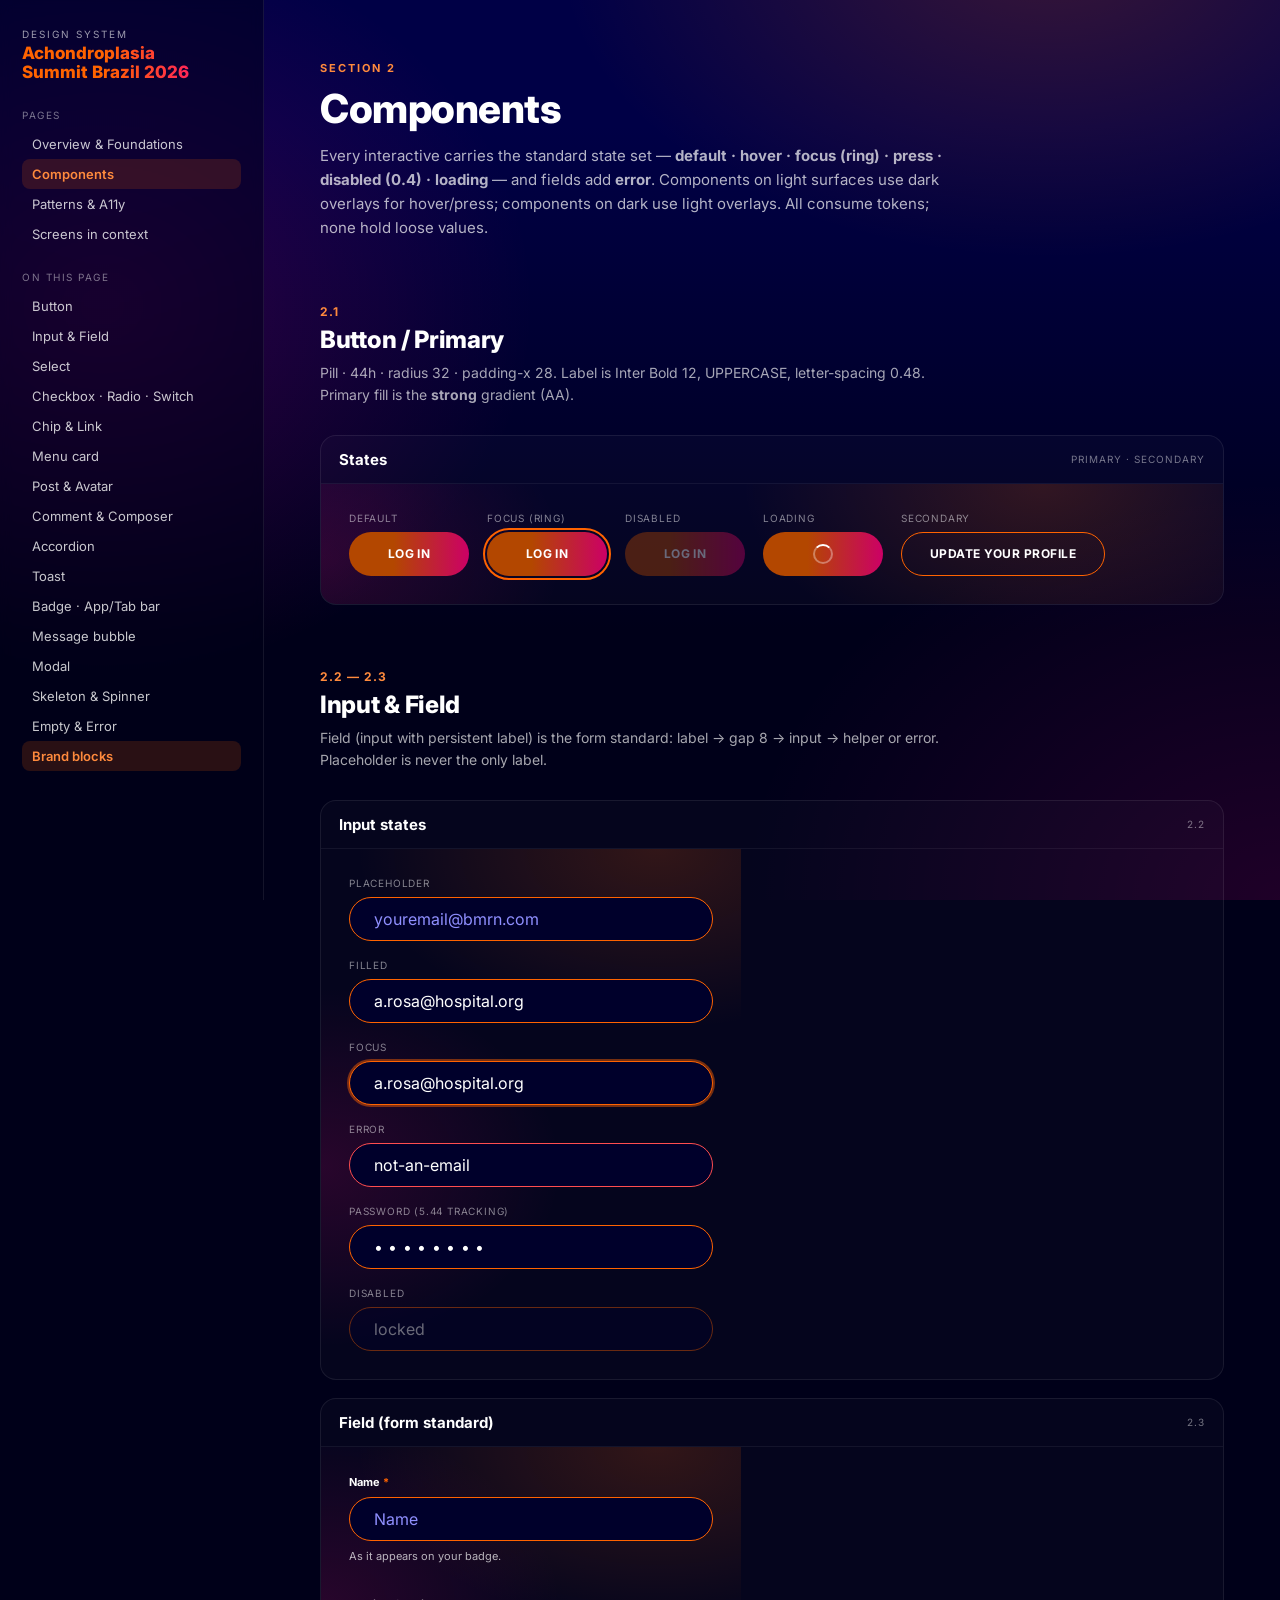
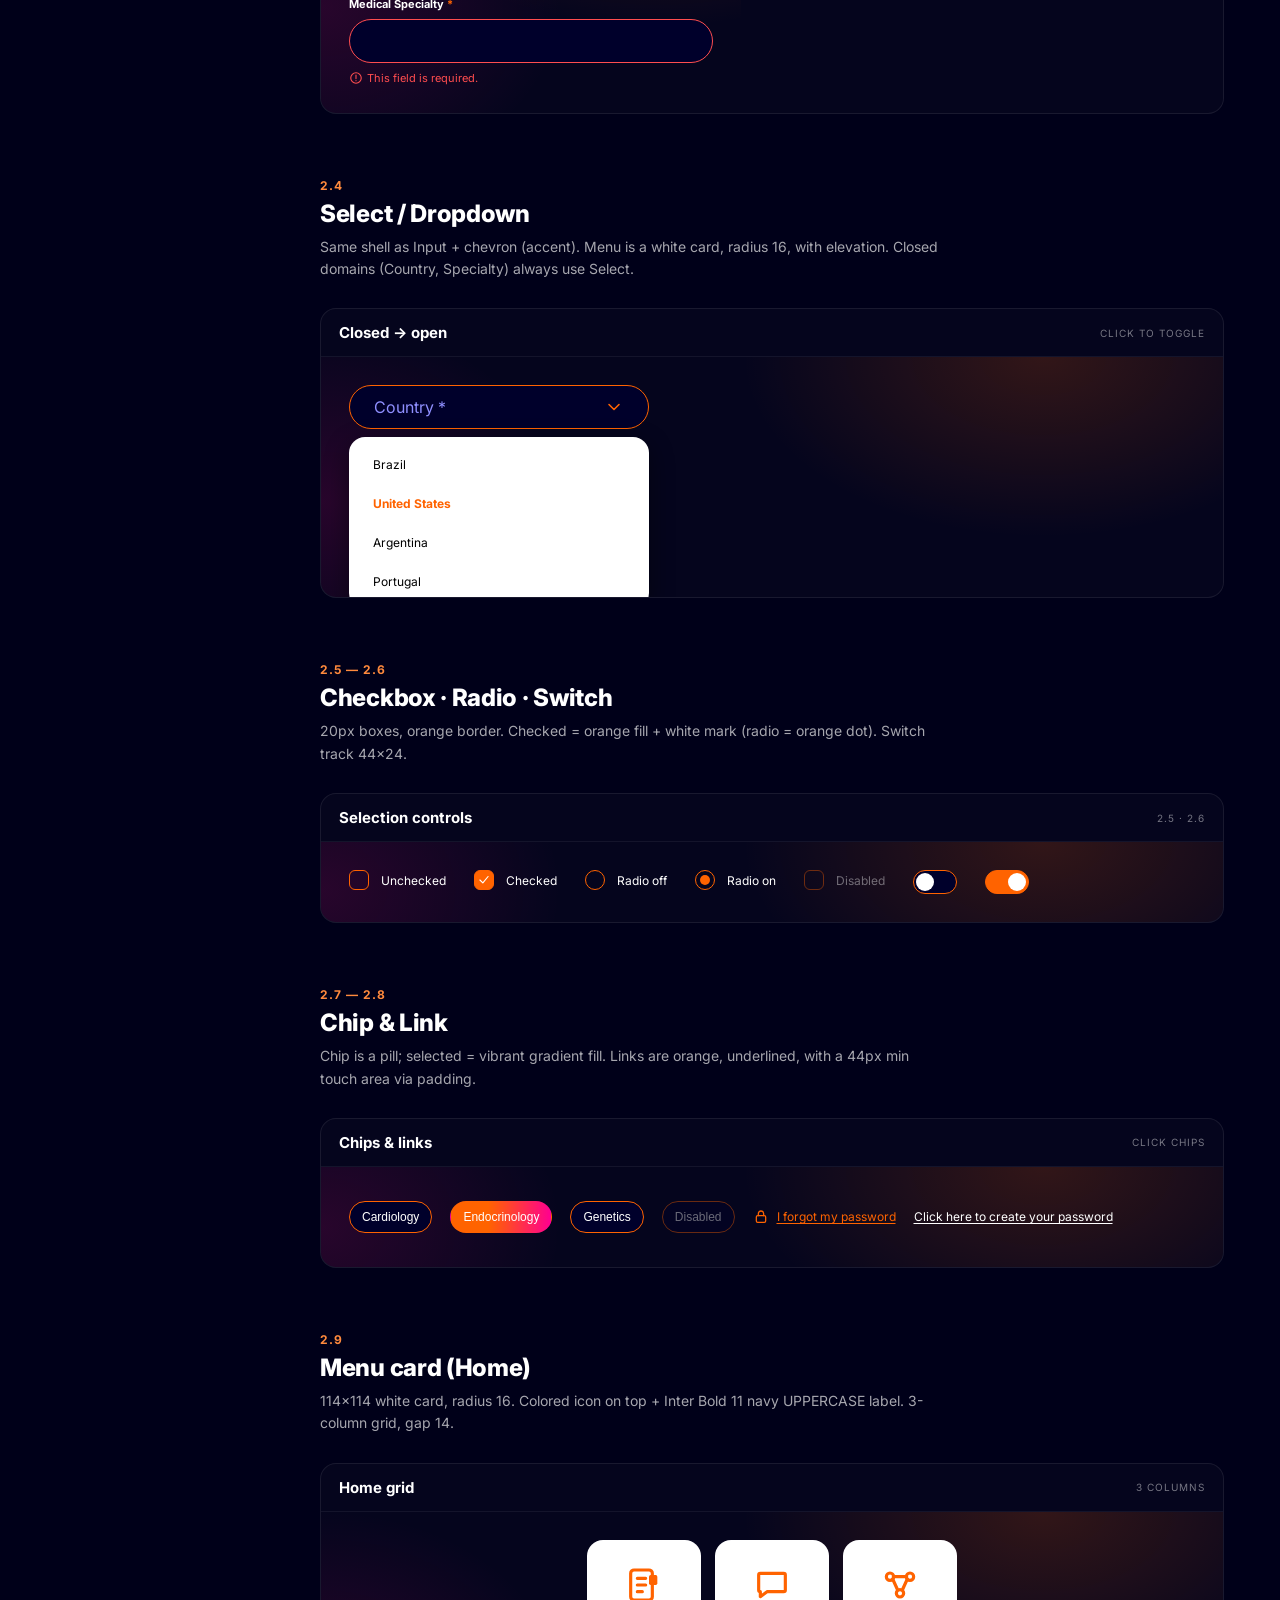
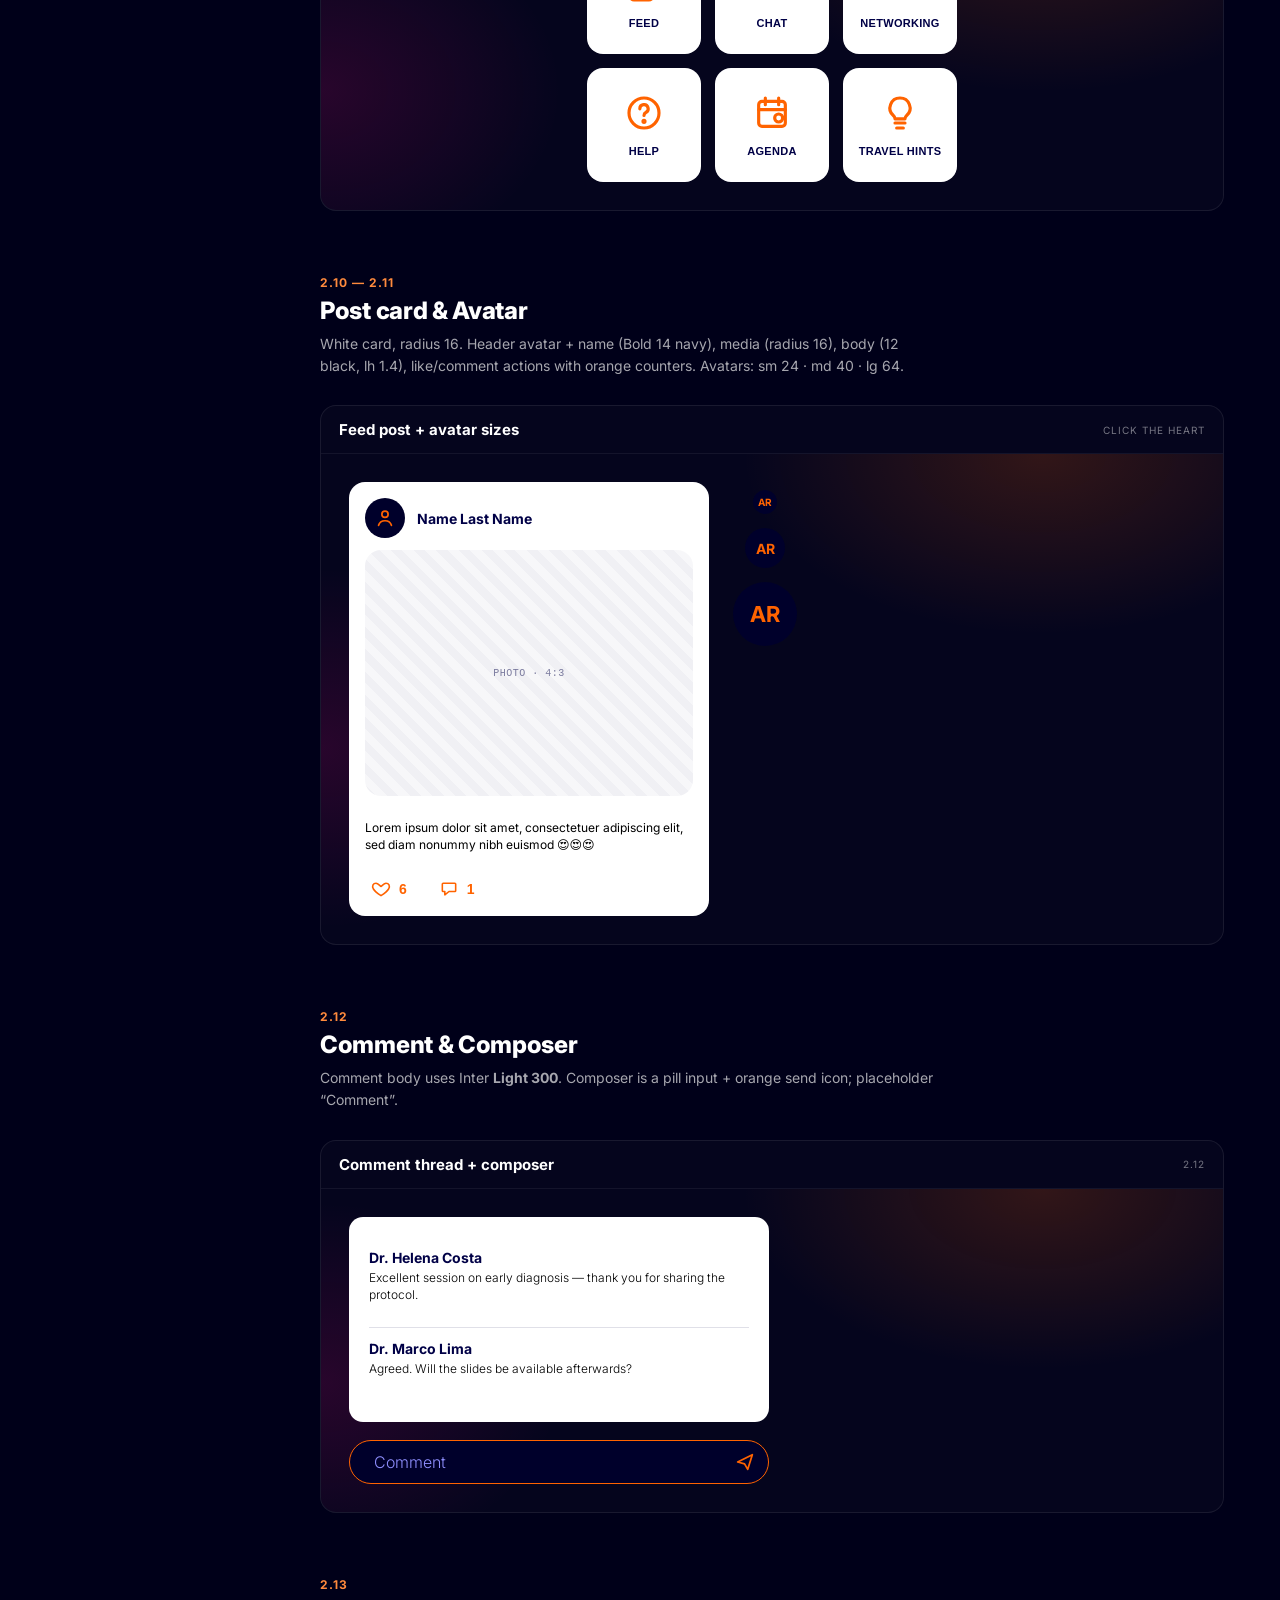
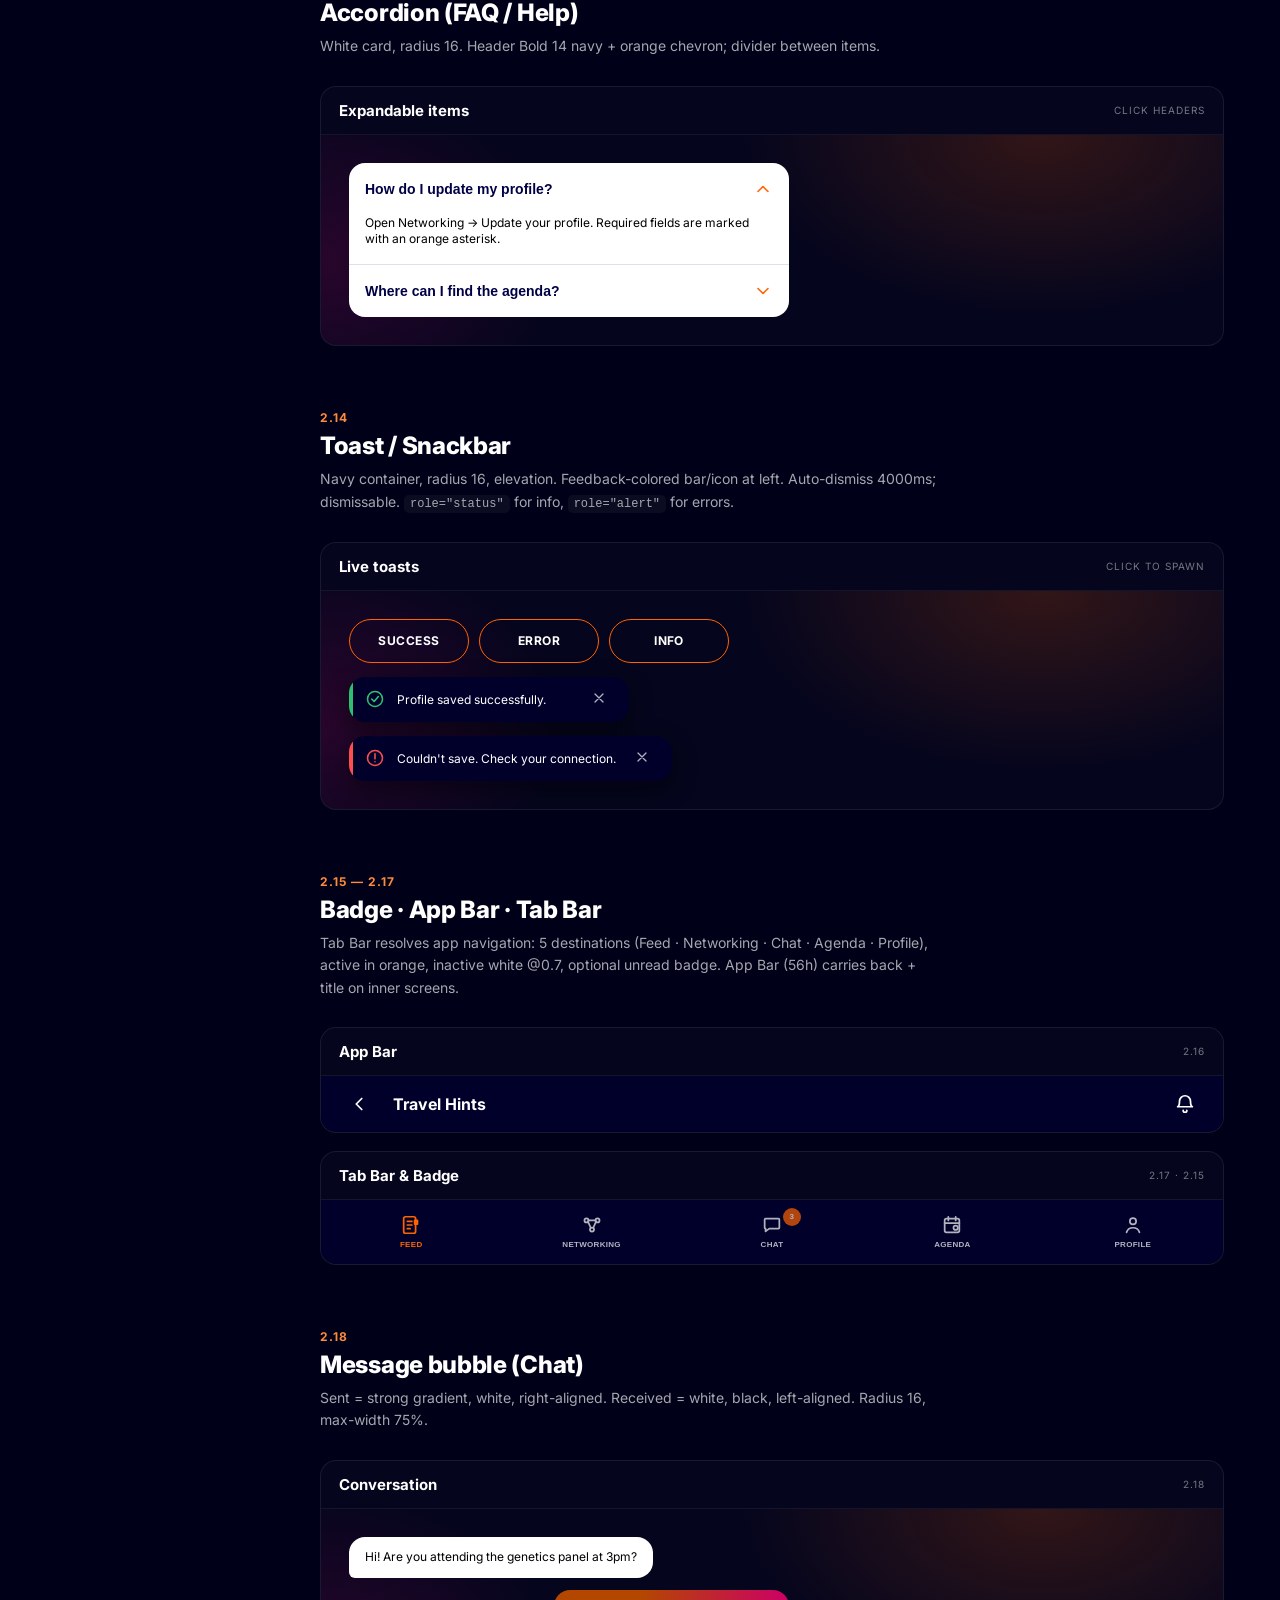
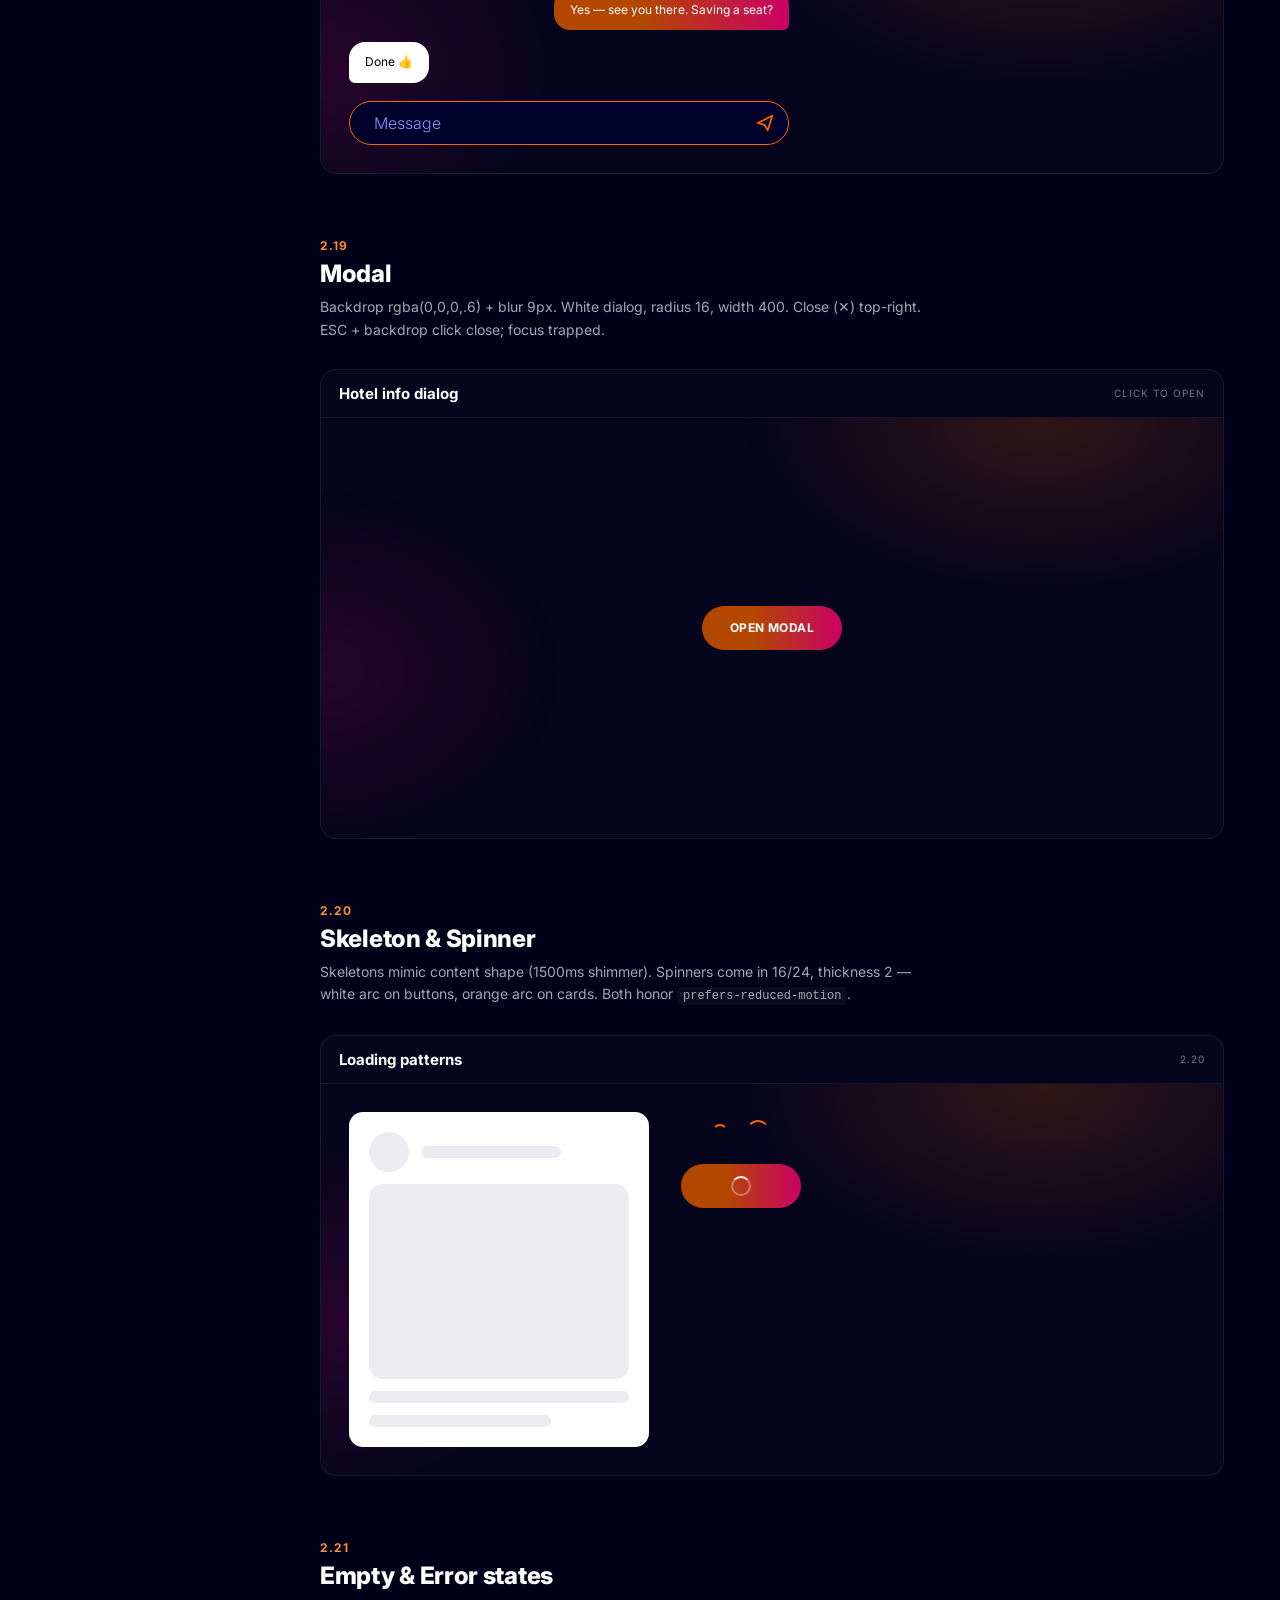
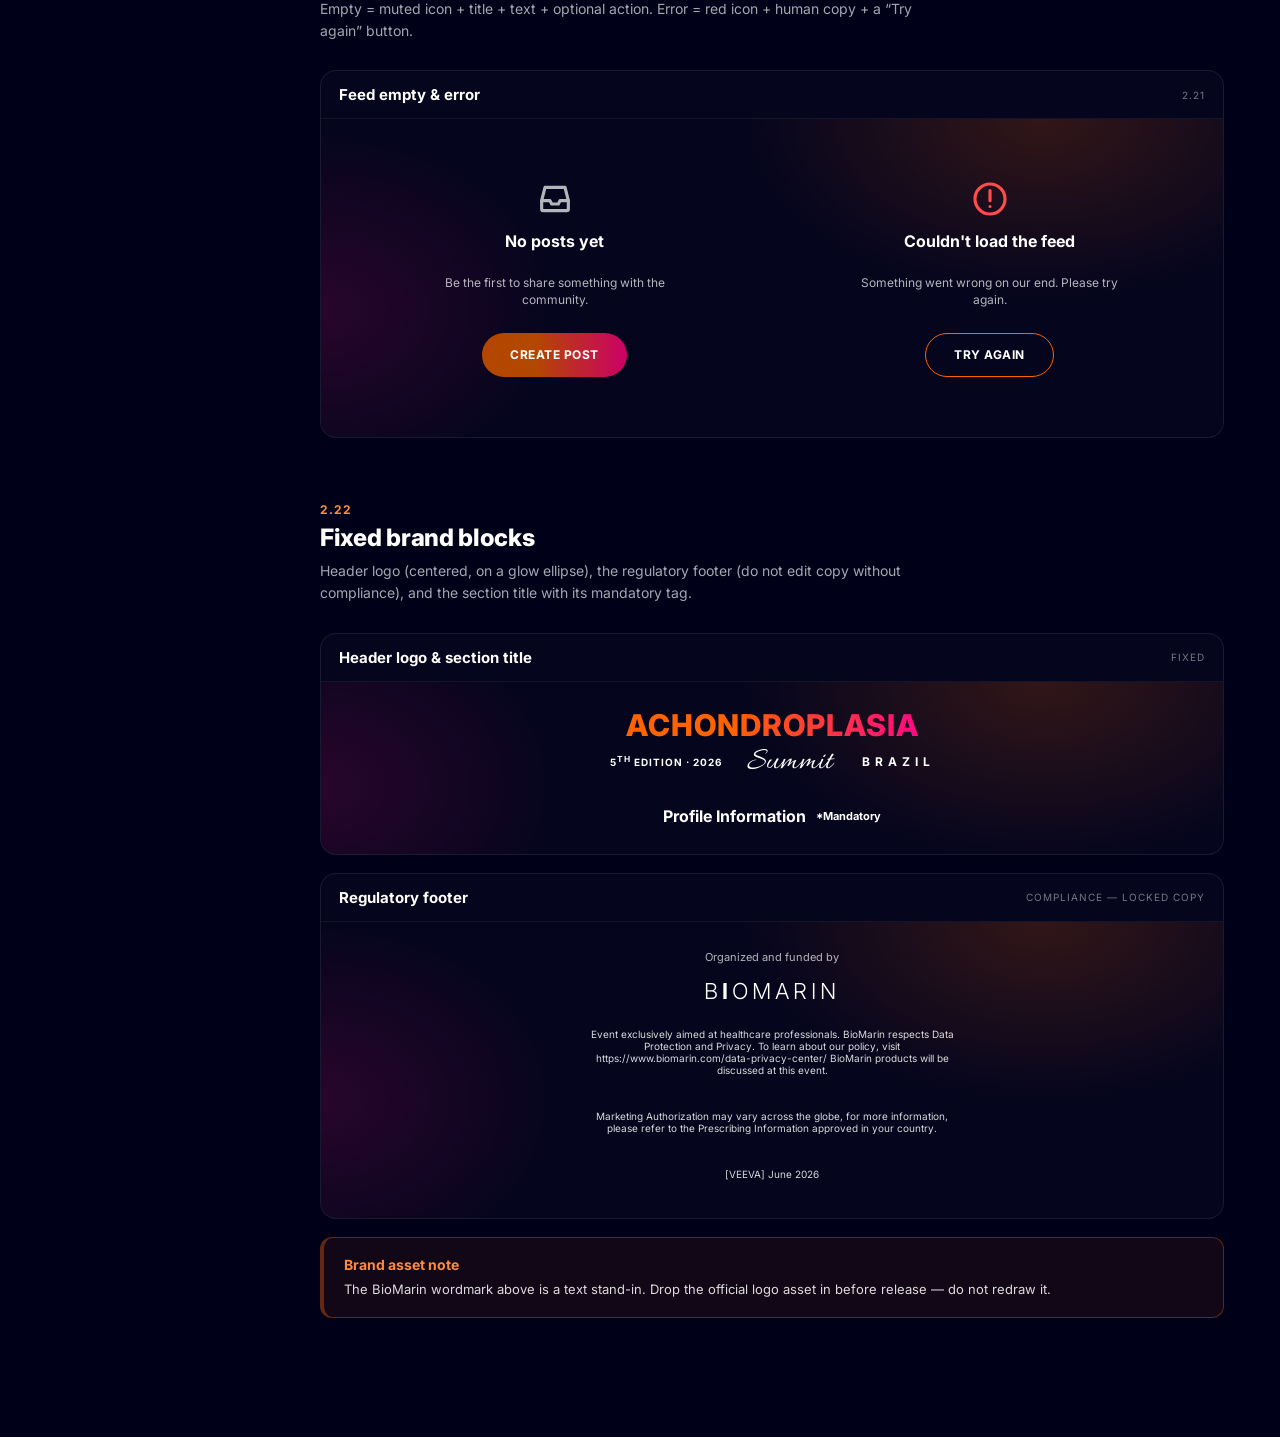
==== Components.html @ 287cd2a1 "Initial commit: Design System WEBAPP Co-Authored-By: Claude Opus 4.8 <noreply@anthropic.com>" ====
<!DOCTYPE html>
<html lang="en">
<head>
<meta charset="UTF-8">
<meta name="viewport" content="width=device-width, initial-scale=1.0">
<title>Components — Achondroplasia Summit Brazil 2026</title>
<link rel="preconnect" href="https://fonts.googleapis.com">
<link rel="preconnect" href="https://fonts.gstatic.com" crossorigin>
<link href="https://fonts.googleapis.com/css2?family=Inter:wght@300;400;500;600;700;800&family=Allura&display=swap" rel="stylesheet">
<link rel="stylesheet" href="styles/tokens.css">
<link rel="stylesheet" href="styles/components.css">
<link rel="stylesheet" href="styles/docs.css">
</head>
<body class="asb">
<div class="doc-bg"></div>
<div class="layout">
  <main class="main">
    <div class="page">

      <header class="page-head">
        <span class="page-head__eyebrow">Section 2</span>
        <h1>Components</h1>
        <p>Every interactive carries the standard state set — <b>default · hover · focus (ring) · press · disabled (0.4) · loading</b> — and fields add <b>error</b>. Components on light surfaces use dark overlays for hover/press; components on dark use light overlays. All consume tokens; none hold loose values.</p>
      </header>

      <!-- 2.1 BUTTON -->
      <section class="sec" id="button">
        <div class="sec__num">2.1</div>
        <h2 class="sec__title">Button / Primary</h2>
        <p class="sec__desc">Pill · 44h · radius 32 · padding-x 28. Label is Inter Bold 12, UPPERCASE, letter-spacing 0.48. Primary fill is the <b>strong</b> gradient (AA).</p>
        <div class="demo">
          <div class="demo__caption"><h3>States</h3><span class="tag">primary · secondary</span></div>
          <div class="demo__stage demo__stage--dna">
            <div class="state-cell"><span class="state-label">Default</span><button class="btn btn--primary"><span class="btn__label">LOG IN</span></button></div>
            <div class="state-cell"><span class="state-label">Focus (ring)</span><button class="btn btn--primary" style="outline:2px solid var(--orange-500);outline-offset:2px;"><span class="btn__label">LOG IN</span></button></div>
            <div class="state-cell"><span class="state-label">Disabled</span><button class="btn btn--primary" disabled><span class="btn__label">LOG IN</span></button></div>
            <div class="state-cell"><span class="state-label">Loading</span><button class="btn btn--primary" data-loading="true"><span class="btn__label">LOG IN</span></button></div>
            <div class="state-cell"><span class="state-label">Secondary</span><button class="btn btn--secondary"><span class="btn__label">UPDATE YOUR PROFILE</span></button></div>
          </div>
        </div>
      </section>

      <!-- 2.2 / 2.3 INPUT + FIELD -->
      <section class="sec" id="field">
        <div class="sec__num">2.2 — 2.3</div>
        <h2 class="sec__title">Input &amp; Field</h2>
        <p class="sec__desc">Field (input with persistent label) is the form standard: label → gap 8 → input → helper or error. Placeholder is never the only label.</p>
        <div class="demo">
          <div class="demo__caption"><h3>Input states</h3><span class="tag">2.2</span></div>
          <div class="demo__stage demo__stage--col demo__stage--dna" style="max-width:420px;">
            <div class="state-cell" style="width:100%"><span class="state-label">Placeholder</span><input class="input" placeholder="youremail@bmrn.com"></div>
            <div class="state-cell" style="width:100%"><span class="state-label">Filled</span><input class="input" value="a.rosa@hospital.org"></div>
            <div class="state-cell" style="width:100%"><span class="state-label">Focus</span><input class="input" value="a.rosa@hospital.org" style="box-shadow:0 0 0 2px rgba(255,99,0,.45)"></div>
            <div class="state-cell" style="width:100%"><span class="state-label">Error</span><input class="input is-error" value="not-an-email" aria-invalid="true"></div>
            <div class="state-cell" style="width:100%"><span class="state-label">Password (5.44 tracking)</span><input class="input input--password" type="password" value="password"></div>
            <div class="state-cell" style="width:100%"><span class="state-label">Disabled</span><input class="input" value="locked" disabled></div>
          </div>
        </div>
        <div class="demo" style="margin-top:18px;">
          <div class="demo__caption"><h3>Field (form standard)</h3><span class="tag">2.3</span></div>
          <div class="demo__stage demo__stage--col demo__stage--dna" style="max-width:420px;">
            <div class="field">
              <label class="field__label" for="f-name">Name <span class="req">*</span></label>
              <input class="input" id="f-name" aria-required="true" placeholder="Name">
              <span class="field__helper">As it appears on your badge.</span>
            </div>
            <div class="field">
              <label class="field__label" for="f-spec">Medical Specialty <span class="req">*</span></label>
              <input class="input is-error" id="f-spec" aria-required="true" aria-invalid="true" aria-describedby="f-spec-err" value="">
              <span class="field__error" id="f-spec-err"><svg width="14" height="14"><use href="#i-error"/></svg> This field is required.</span>
            </div>
          </div>
        </div>
      </section>

      <!-- 2.4 SELECT -->
      <section class="sec" id="select">
        <div class="sec__num">2.4</div>
        <h2 class="sec__title">Select / Dropdown</h2>
        <p class="sec__desc">Same shell as Input + chevron (accent). Menu is a white card, radius 16, with elevation. Closed domains (Country, Specialty) always use Select.</p>
        <div class="demo">
          <div class="demo__caption"><h3>Closed → open</h3><span class="tag">click to toggle</span></div>
          <div class="demo__stage demo__stage--dna" style="min-height:240px;align-items:flex-start;">
            <div class="select" aria-expanded="false" role="listbox" aria-label="Country" style="width:300px;">
              <div class="select__control" data-empty="true"><span>Country *</span><svg class="select__chevron" width="20" height="20"><use href="#i-chevron-down"/></svg></div>
              <div class="select__menu">
                <div class="select__option" role="option">Brazil</div>
                <div class="select__option" role="option" aria-selected="true">United States</div>
                <div class="select__option" role="option">Argentina</div>
                <div class="select__option" role="option">Portugal</div>
              </div>
            </div>
          </div>
        </div>
      </section>

      <!-- 2.5 / 2.6 CHOICE + SWITCH -->
      <section class="sec" id="choice">
        <div class="sec__num">2.5 — 2.6</div>
        <h2 class="sec__title">Checkbox · Radio · Switch</h2>
        <p class="sec__desc">20px boxes, orange border. Checked = orange fill + white mark (radio = orange dot). Switch track 44×24.</p>
        <div class="demo">
          <div class="demo__caption"><h3>Selection controls</h3><span class="tag">2.5 · 2.6</span></div>
          <div class="demo__stage demo__stage--dna" style="gap:28px;">
            <label class="choice choice--checkbox"><input type="checkbox"><span class="choice__box"><svg width="14" height="14" style="color:#fff"><use href="#i-check"/></svg></span><span class="choice__label">Unchecked</span></label>
            <label class="choice choice--checkbox"><input type="checkbox" checked><span class="choice__box"><svg width="14" height="14" style="color:#fff"><use href="#i-check"/></svg></span><span class="choice__label">Checked</span></label>
            <label class="choice choice--radio"><input type="radio" name="r"><span class="choice__box"></span><span class="choice__label">Radio off</span></label>
            <label class="choice choice--radio"><input type="radio" name="r" checked><span class="choice__box"></span><span class="choice__label">Radio on</span></label>
            <label class="choice choice--checkbox" aria-disabled="true"><input type="checkbox" disabled><span class="choice__box"></span><span class="choice__label">Disabled</span></label>
            <label class="switch"><input type="checkbox"><span class="switch__track"></span><span class="switch__knob"></span></label>
            <label class="switch"><input type="checkbox" checked><span class="switch__track"></span><span class="switch__knob"></span></label>
          </div>
        </div>
      </section>

      <!-- 2.7 / 2.8 CHIP + LINK -->
      <section class="sec" id="chip">
        <div class="sec__num">2.7 — 2.8</div>
        <h2 class="sec__title">Chip &amp; Link</h2>
        <p class="sec__desc">Chip is a pill; selected = vibrant gradient fill. Links are orange, underlined, with a 44px min touch area via padding.</p>
        <div class="demo">
          <div class="demo__caption"><h3>Chips &amp; links</h3><span class="tag">click chips</span></div>
          <div class="demo__stage demo__stage--dna" style="align-items:center;">
            <button class="chip" data-toggle="true">Cardiology</button>
            <button class="chip chip--selected" data-toggle="true">Endocrinology</button>
            <button class="chip" data-toggle="true">Genetics</button>
            <button class="chip" aria-disabled="true">Disabled</button>
            <a class="link" href="#choice"><svg width="16" height="16"><use href="#i-lock"/></svg> I forgot my password</a>
            <a class="link link--secondary" href="#choice">Click here to create your password</a>
          </div>
        </div>
      </section>

      <!-- 2.9 MENU CARD -->
      <section class="sec" id="menu-card">
        <div class="sec__num">2.9</div>
        <h2 class="sec__title">Menu card (Home)</h2>
        <p class="sec__desc">114×114 white card, radius 16. Colored icon on top + Inter Bold 11 navy UPPERCASE label. 3-column grid, gap 14.</p>
        <div class="demo">
          <div class="demo__caption"><h3>Home grid</h3><span class="tag">3 columns</span></div>
          <div class="demo__stage demo__stage--dna" style="justify-content:center;">
            <div class="menu-grid">
              <button class="menu-card"><svg class="menu-card__icon"><use href="#i-feed"/></svg><span class="menu-card__label">Feed</span></button>
              <button class="menu-card"><svg class="menu-card__icon"><use href="#i-chat"/></svg><span class="menu-card__label">Chat</span></button>
              <button class="menu-card"><svg class="menu-card__icon"><use href="#i-networking"/></svg><span class="menu-card__label">Networking</span></button>
              <button class="menu-card"><svg class="menu-card__icon"><use href="#i-help"/></svg><span class="menu-card__label">Help</span></button>
              <button class="menu-card"><svg class="menu-card__icon"><use href="#i-agenda"/></svg><span class="menu-card__label">Agenda</span></button>
              <button class="menu-card"><svg class="menu-card__icon"><use href="#i-travel"/></svg><span class="menu-card__label">Travel Hints</span></button>
            </div>
          </div>
        </div>
      </section>

      <!-- 2.10 / 2.11 POST + AVATAR -->
      <section class="sec" id="post">
        <div class="sec__num">2.10 — 2.11</div>
        <h2 class="sec__title">Post card &amp; Avatar</h2>
        <p class="sec__desc">White card, radius 16. Header avatar + name (Bold 14 navy), media (radius 16), body (12 black, lh 1.4), like/comment actions with orange counters. Avatars: sm 24 · md 40 · lg 64.</p>
        <div class="demo">
          <div class="demo__caption"><h3>Feed post + avatar sizes</h3><span class="tag">click the heart</span></div>
          <div class="demo__stage demo__stage--dna" style="gap:24px;align-items:flex-start;">
            <article class="post" style="max-width:360px;">
              <div class="post__head"><span class="avatar avatar--md" style="color:var(--accent-default)"><svg width="22" height="22"><use href="#i-user"/></svg></span><span class="post__name">Name Last Name</span></div>
              <div class="post__media img-ph">Photo · 4:3</div>
              <p class="post__body">Lorem ipsum dolor sit amet, consectetuer adipiscing elit, sed diam nonummy nibh euismod 😍😍😍</p>
              <div class="post__actions">
                <button class="post__action" data-like aria-pressed="false"><svg width="20" height="20"><use href="#i-heart"/></svg><span data-count>6</span></button>
                <button class="post__action"><svg width="20" height="20"><use href="#i-comment"/></svg><span>1</span></button>
              </div>
            </article>
            <div class="state-cell" style="gap:14px;align-items:center;justify-content:center;padding-top:8px;">
              <span class="avatar avatar--sm">AR</span>
              <span class="avatar avatar--md">AR</span>
              <span class="avatar avatar--lg">AR</span>
            </div>
          </div>
        </div>
      </section>

      <!-- 2.12 COMMENT + COMPOSER -->
      <section class="sec" id="comment">
        <div class="sec__num">2.12</div>
        <h2 class="sec__title">Comment &amp; Composer</h2>
        <p class="sec__desc">Comment body uses Inter <b>Light 300</b>. Composer is a pill input + orange send icon; placeholder “Comment”.</p>
        <div class="demo">
          <div class="demo__caption"><h3>Comment thread + composer</h3><span class="tag">2.12</span></div>
          <div class="demo__stage demo__stage--col demo__stage--dna">
            <div class="on-light" style="max-width:420px;">
              <div class="comment"><div class="comment__name">Dr. Helena Costa</div><p class="comment__body">Excellent session on early diagnosis — thank you for sharing the protocol.</p></div>
              <div class="comment" style="border-bottom:none;"><div class="comment__name">Dr. Marco Lima</div><p class="comment__body">Agreed. Will the slides be available afterwards?</p></div>
            </div>
            <div class="composer" style="max-width:420px;width:100%;">
              <div class="composer__wrap">
                <input class="input" placeholder="Comment" style="font-weight:300;">
                <button class="composer__send" aria-label="Send"><svg width="22" height="22"><use href="#i-send"/></svg></button>
              </div>
            </div>
          </div>
        </div>
      </section>

      <!-- 2.13 ACCORDION -->
      <section class="sec" id="accordion">
        <div class="sec__num">2.13</div>
        <h2 class="sec__title">Accordion (FAQ / Help)</h2>
        <p class="sec__desc">White card, radius 16. Header Bold 14 navy + orange chevron; divider between items.</p>
        <div class="demo">
          <div class="demo__caption"><h3>Expandable items</h3><span class="tag">click headers</span></div>
          <div class="demo__stage demo__stage--col demo__stage--dna">
            <div class="accordion" style="max-width:440px;">
              <div class="accordion__item" data-open="true">
                <button class="accordion__header" aria-expanded="true" aria-controls="acc1">How do I update my profile?<svg class="accordion__chevron" width="20" height="20"><use href="#i-chevron-down"/></svg></button>
                <div class="accordion__panel" id="acc1"><div class="accordion__panel-inner">Open Networking → Update your profile. Required fields are marked with an orange asterisk.</div></div>
              </div>
              <div class="accordion__item" data-open="false">
                <button class="accordion__header" aria-expanded="false" aria-controls="acc2">Where can I find the agenda?<svg class="accordion__chevron" width="20" height="20"><use href="#i-chevron-down"/></svg></button>
                <div class="accordion__panel" id="acc2"><div class="accordion__panel-inner">The Agenda tab in the bottom bar lists all sessions by day and room.</div></div>
              </div>
            </div>
          </div>
        </div>
      </section>

      <!-- 2.14 TOAST -->
      <section class="sec" id="toast">
        <div class="sec__num">2.14</div>
        <h2 class="sec__title">Toast / Snackbar</h2>
        <p class="sec__desc">Navy container, radius 16, elevation. Feedback-colored bar/icon at left. Auto-dismiss 4000ms; dismissable. <code>role="status"</code> for info, <code>role="alert"</code> for errors.</p>
        <div class="demo">
          <div class="demo__caption"><h3>Live toasts</h3><span class="tag">click to spawn</span></div>
          <div class="demo__stage demo__stage--dna" style="flex-direction:column;align-items:flex-start;gap:14px;">
            <div style="display:flex;gap:10px;flex-wrap:wrap;">
              <button class="btn btn--secondary" data-toast="success"><span class="btn__label">Success</span></button>
              <button class="btn btn--secondary" data-toast="error"><span class="btn__label">Error</span></button>
              <button class="btn btn--secondary" data-toast="info"><span class="btn__label">Info</span></button>
            </div>
            <div class="toast toast--success" role="status"><svg class="toast__icon" width="20" height="20"><use href="#i-success"/></svg><span class="toast__msg">Profile saved successfully.</span><button class="toast__close" aria-label="Dismiss"><svg width="16" height="16"><use href="#i-close"/></svg></button></div>
            <div class="toast toast--error" role="alert"><svg class="toast__icon" width="20" height="20"><use href="#i-error"/></svg><span class="toast__msg">Couldn't save. Check your connection.</span><button class="toast__close" aria-label="Dismiss"><svg width="16" height="16"><use href="#i-close"/></svg></button></div>
          </div>
        </div>
      </section>

      <!-- 2.15 / 2.16 / 2.17 BADGE + BARS -->
      <section class="sec" id="bars">
        <div class="sec__num">2.15 — 2.17</div>
        <h2 class="sec__title">Badge · App Bar · Tab Bar</h2>
        <p class="sec__desc">Tab Bar resolves app navigation: 5 destinations (Feed · Networking · Chat · Agenda · Profile), active in orange, inactive white @0.7, optional unread badge. App Bar (56h) carries back + title on inner screens.</p>
        <div class="demo">
          <div class="demo__caption"><h3>App Bar</h3><span class="tag">2.16</span></div>
          <div class="demo__stage demo__stage--col" style="padding:0;">
            <div class="app-bar" style="width:100%;background:var(--surface-field);">
              <button class="app-bar__back" aria-label="Back"><svg width="22" height="22"><use href="#i-chevron-left"/></svg></button>
              <span class="app-bar__title">Travel Hints</span>
              <button class="app-bar__action" aria-label="Notifications"><svg width="22" height="22"><use href="#i-bell"/></svg></button>
            </div>
          </div>
        </div>
        <div class="demo" style="margin-top:18px;">
          <div class="demo__caption"><h3>Tab Bar &amp; Badge</h3><span class="tag">2.17 · 2.15</span></div>
          <div class="demo__stage demo__stage--col" style="padding:0;">
            <nav class="tab-bar" style="width:100%;">
              <button class="tab" aria-current="page"><svg width="22" height="22"><use href="#i-feed"/></svg><span class="tab__label">FEED</span></button>
              <button class="tab"><svg width="22" height="22"><use href="#i-networking"/></svg><span class="tab__label">NETWORKING</span></button>
              <button class="tab"><svg width="22" height="22"><use href="#i-chat"/></svg><span class="badge">3</span><span class="tab__label">CHAT</span></button>
              <button class="tab"><svg width="22" height="22"><use href="#i-agenda"/></svg><span class="tab__label">AGENDA</span></button>
              <button class="tab"><svg width="22" height="22"><use href="#i-user"/></svg><span class="tab__label">PROFILE</span></button>
            </nav>
          </div>
        </div>
      </section>

      <!-- 2.18 BUBBLE -->
      <section class="sec" id="bubble">
        <div class="sec__num">2.18</div>
        <h2 class="sec__title">Message bubble (Chat)</h2>
        <p class="sec__desc">Sent = strong gradient, white, right-aligned. Received = white, black, left-aligned. Radius 16, max-width 75%.</p>
        <div class="demo">
          <div class="demo__caption"><h3>Conversation</h3><span class="tag">2.18</span></div>
          <div class="demo__stage demo__stage--col demo__stage--dna">
            <div class="chat-thread" style="max-width:440px;width:100%;">
              <div class="bubble bubble--received">Hi! Are you attending the genetics panel at 3pm?</div>
              <div class="bubble bubble--sent">Yes — see you there. Saving a seat?</div>
              <div class="bubble bubble--received">Done 👍</div>
            </div>
            <div class="composer" style="max-width:440px;width:100%;">
              <div class="composer__wrap"><input class="input" placeholder="Message" style="font-weight:300;"><button class="composer__send" aria-label="Send"><svg width="22" height="22"><use href="#i-send"/></svg></button></div>
            </div>
          </div>
        </div>
      </section>

      <!-- 2.19 MODAL -->
      <section class="sec" id="modal">
        <div class="sec__num">2.19</div>
        <h2 class="sec__title">Modal</h2>
        <p class="sec__desc">Backdrop rgba(0,0,0,.6) + blur 9px. White dialog, radius 16, width 400. Close (✕) top-right. ESC + backdrop click close; focus trapped.</p>
        <div class="demo">
          <div class="demo__caption"><h3>Hotel info dialog</h3><span class="tag">click to open</span></div>
          <div class="demo__stage demo__stage--dna" style="position:relative;min-height:420px;align-items:center;justify-content:center;">
            <button class="btn btn--primary" data-open-modal="demo-modal"><span class="btn__label">Open modal</span></button>
            <div class="modal-backdrop" id="demo-modal" style="display:none;" role="dialog" aria-modal="true" aria-label="Hotel information">
              <div class="modal" style="max-width:360px;">
                <button class="modal__close" data-close-modal aria-label="Close"><svg width="16" height="16"><use href="#i-close"/></svg></button>
                <div class="modal__media img-ph" style="aspect-ratio:16/9;">Hotel photo</div>
                <div style="text-align:center;">
                  <div class="modal__title" style="font-size:14px;">SERHS Natal Grand Hotel — Natal</div>
                  <p class="modal__body" style="margin:8px 0 0;"><b>Address:</b> Via Costeira Sen. Dinarte Medeiros Mariz, 6045, Parque das Dunas, Natal — RN, 59090-002</p>
                  <p class="modal__body" style="margin:8px 0 0;"><b>Phone:</b> +55 (84) 4005-2000</p>
                </div>
              </div>
            </div>
          </div>
        </div>
      </section>

      <!-- 2.20 SKELETON + SPINNER -->
      <section class="sec" id="loading">
        <div class="sec__num">2.20</div>
        <h2 class="sec__title">Skeleton &amp; Spinner</h2>
        <p class="sec__desc">Skeletons mimic content shape (1500ms shimmer). Spinners come in 16/24, thickness 2 — white arc on buttons, orange arc on cards. Both honor <code>prefers-reduced-motion</code>.</p>
        <div class="demo">
          <div class="demo__caption"><h3>Loading patterns</h3><span class="tag">2.20</span></div>
          <div class="demo__stage demo__stage--dna" style="gap:32px;align-items:flex-start;">
            <div class="on-light" style="max-width:300px;width:300px;display:flex;flex-direction:column;gap:12px;">
              <div style="display:flex;gap:12px;align-items:center;"><span class="skeleton skeleton--avatar"></span><span class="skeleton skeleton--line" style="width:140px;"></span></div>
              <div class="skeleton skeleton--media" style="width:100%;"></div>
              <div class="skeleton skeleton--line" style="width:100%;"></div>
              <div class="skeleton skeleton--line" style="width:70%;"></div>
            </div>
            <div class="state-cell" style="align-items:center;gap:20px;padding-top:8px;">
              <div style="display:flex;gap:18px;align-items:center;">
                <span class="spinner spinner--16 spinner--on-card"></span>
                <span class="spinner spinner--24 spinner--on-card"></span>
              </div>
              <button class="btn btn--primary" data-loading="true"><span class="btn__label">SAVE</span></button>
            </div>
          </div>
        </div>
      </section>

      <!-- 2.21 EMPTY + ERROR -->
      <section class="sec" id="states">
        <div class="sec__num">2.21</div>
        <h2 class="sec__title">Empty &amp; Error states</h2>
        <p class="sec__desc">Empty = muted icon + title + text + optional action. Error = red icon + human copy + a “Try again” button.</p>
        <div class="demo">
          <div class="demo__caption"><h3>Feed empty &amp; error</h3><span class="tag">2.21</span></div>
          <div class="demo__stage demo__stage--dna" style="gap:24px;">
            <div class="state" style="flex:1;min-width:260px;">
              <svg class="state__icon" width="40" height="40"><use href="#i-inbox"/></svg>
              <div class="state__title">No posts yet</div>
              <p class="state__text">Be the first to share something with the community.</p>
              <button class="btn btn--primary"><span class="btn__label">Create post</span></button>
            </div>
            <div class="state state--error" style="flex:1;min-width:260px;">
              <svg class="state__icon" width="40" height="40"><use href="#i-error"/></svg>
              <div class="state__title">Couldn't load the feed</div>
              <p class="state__text">Something went wrong on our end. Please try again.</p>
              <button class="btn btn--secondary"><span class="btn__label">Try again</span></button>
            </div>
          </div>
        </div>
      </section>

      <!-- 2.22 BRAND BLOCKS -->
      <section class="sec" id="brand-blocks">
        <div class="sec__num">2.22</div>
        <h2 class="sec__title">Fixed brand blocks</h2>
        <p class="sec__desc">Header logo (centered, on a glow ellipse), the regulatory footer (do not edit copy without compliance), and the section title with its mandatory tag.</p>
        <div class="demo">
          <div class="demo__caption"><h3>Header logo &amp; section title</h3><span class="tag">fixed</span></div>
          <div class="demo__stage demo__stage--col demo__stage--dna" style="align-items:center;gap:28px;">
            <div class="brand-logo">
              <div class="brand-logo__row1">ACHONDROPLASIA</div>
              <div class="brand-logo__row2"><span class="brand-logo__edition">5<sup>TH</sup> EDITION · 2026</span><span class="brand-logo__script">Summit</span><span class="brand-logo__brazil">BRAZIL</span></div>
            </div>
            <div style="display:flex;align-items:center;gap:10px;">
              <span class="section-title">Profile Information</span>
              <span class="mandatory-tag">*Mandatory</span>
            </div>
          </div>
        </div>
        <div class="demo" style="margin-top:18px;">
          <div class="demo__caption"><h3>Regulatory footer</h3><span class="tag">compliance — locked copy</span></div>
          <div class="demo__stage demo__stage--col demo__stage--dna" style="align-items:center;gap:14px;">
            <div style="font-size:11px;opacity:.7;">Organized and funded by</div>
            <div class="biomarin-wm">B<b>I</b>OMARIN</div>
            <p class="footer-legal" style="max-width:380px;">Event exclusively aimed at healthcare professionals. BioMarin respects Data Protection and Privacy. To learn about our policy, visit https://www.biomarin.com/data-privacy-center/ BioMarin products will be discussed at this event.</p>
            <p class="footer-legal" style="max-width:380px;">Marketing Authorization may vary across the globe, for more information, please refer to the Prescribing Information approved in your country.</p>
            <p class="footer-legal">[VEEVA] June 2026</p>
          </div>
        </div>
        <div class="callout"><h4>Brand asset note</h4><p>The BioMarin wordmark above is a text stand-in. Drop the official logo asset in before release — do not redraw it.</p></div>
      </section>

    </div>
  </main>
</div>

<div id="toast-zone" style="position:fixed;right:24px;bottom:24px;display:flex;flex-direction:column;gap:12px;z-index:200;"></div>

<script>
window.__DOC_PAGE = "components";
window.__DOC_SECTIONS = [
  { id: "button", label: "Button" },
  { id: "field", label: "Input & Field" },
  { id: "select", label: "Select" },
  { id: "choice", label: "Checkbox · Radio · Switch" },
  { id: "chip", label: "Chip & Link" },
  { id: "menu-card", label: "Menu card" },
  { id: "post", label: "Post & Avatar" },
  { id: "comment", label: "Comment & Composer" },
  { id: "accordion", label: "Accordion" },
  { id: "toast", label: "Toast" },
  { id: "bars", label: "Badge · App/Tab bar" },
  { id: "bubble", label: "Message bubble" },
  { id: "modal", label: "Modal" },
  { id: "loading", label: "Skeleton & Spinner" },
  { id: "states", label: "Empty & Error" },
  { id: "brand-blocks", label: "Brand blocks" }
];
</script>
<script src="styles/icons.js"></script>
<script src="styles/nav.js"></script>
<script src="styles/demos.js"></script>
</body>
</html>
---- styles/tokens.css ----
/* ============================================================
   ACHONDROPLASIA SUMMIT BRAZIL 2026 — Design System
   1. FOUNDATIONS (tokens)
   All values are exact (hex/px) per briefing — do not approximate.
   ============================================================ */

:root {
  /* ---- 1.1 Colors — Primitives ---- */
  --navy-900: #000019;
  --navy-800: #00002b;
  --navy-700: #000046;
  --periwinkle-400: #8f8fff;
  --orange-500: #ff6300;
  --coral-500: #ff4925;
  --magenta-500: #ff0884;
  --pink-500: #ff0092;
  --red-500: #ff4d4f;
  --green-500: #2fbf71;
  --amber-500: #ffb020;
  --blue-500: #4d9fff;
  --white: #ffffff;
  --black: #000000;

  /* ---- 1.2 Colors — Semantic (use these in components) ---- */
  --bg-base-start: var(--navy-700);
  --bg-base-end: var(--navy-900);
  --surface-raised: var(--white);
  --surface-field: var(--navy-800);
  --border-interactive: var(--orange-500);
  --border-divider: rgba(0, 0, 70, 0.12);
  --accent-default: var(--orange-500);
  --text-on-dark: var(--white);
  --text-on-light-heading: var(--navy-700);
  --text-on-light-body: var(--black);
  --text-author: var(--navy-700);
  --text-link: var(--orange-500);
  --text-placeholder: var(--periwinkle-400);
  --text-on-accent: var(--white);
  --feedback-required: var(--orange-500);
  --feedback-error: var(--red-500);
  --feedback-success: var(--green-500);
  --feedback-warning: var(--amber-500);
  --feedback-info: var(--blue-500);

  /* ---- 1.3 Gradients ---- */
  /* vibrant — decorative only, never behind text */
  --grad-brand-primary: linear-gradient(90deg, #ff6300 37%, #ff4925 55%, #ff0884 95%, #ff0092 100%);
  /* strong — AA, default for buttons WITH text (white text ~5.5:1) */
  --grad-brand-primary-strong: linear-gradient(90deg, #b34700 37%, #cc0066 100%);
  /* screen background */
  --grad-surface-background: linear-gradient(180deg, #000046 19.7%, #000019 66.8%);

  /* ---- 1.4 Typography ---- */
  --font-family: "Inter", system-ui, sans-serif;
  --font-script: "Allura", cursive;
  --fw-light: 300;
  --fw-regular: 400;
  --fw-bold: 700;

  --fs-caption-xs: 8px;   /* badge counter / micro */
  --fs-legal: 10px;       /* footer legal */
  --fs-label: 11px;       /* caption / label */
  --fs-body: 12px;        /* body */
  --fs-body-strong: 14px; /* body-strong */
  --fs-title: 16px;       /* title / input */
  --fs-heading: 20px;     /* heading */
  --fs-display: 24px;     /* display */

  --lh-single: 1;
  --lh-legal: 1.2;
  --lh-body: 1.4;

  --ls-button: 0.48px;    /* UPPERCASE */
  --ls-password: 5.44px;

  /* ---- 1.5 Spacing (base 4) ---- */
  --space-4: 4px;
  --space-8: 8px;
  --space-12: 12px;
  --space-16: 16px;
  --space-20: 20px;
  --space-24: 24px;
  --space-32: 32px;
  --container-pad: 24px; /* default lateral margin */

  /* ---- 1.6 Radius ---- */
  --radius-selection: 6px;
  --radius-card: 16px;
  --radius-card-inner: 14px;
  --radius-pill: 32px;
  --radius-full: 9999px;

  /* ---- 1.7 Sizes ---- */
  --control-h: 44px;       /* input / button height */
  --menu-card: 114px;
  --content-width: 340px;
  --card-width: 400px;
  --viewport: 440px;
  --app-bar-h: 56px;
  --tab-bar-h: 64px;
  --check-size: 20px;      /* checkbox / radio */
  --switch-w: 44px;
  --switch-h: 24px;
  --touch-min: 44px;

  /* ---- 1.8 Other ---- */
  --border-width: 1px;
  --opacity-muted: 0.7;
  --opacity-decorative: 0.2;
  --opacity-disabled: 0.4;

  --elevation-float: 0 8px 24px rgba(0, 0, 0, 0.45);
  --modal-backdrop: rgba(0, 0, 0, 0.6);
  --modal-blur: 9px;

  --motion-fast: 150ms;
  --motion-base: 250ms;
  --motion-loop: 1500ms;
  --easing: cubic-bezier(0.4, 0, 0.2, 1);

  /* state overlays */
  --overlay-light-hover: rgba(0, 0, 0, 0.06);
  --overlay-light-press: rgba(0, 0, 0, 0.12);
  --overlay-dark-hover: rgba(255, 255, 255, 0.08);
  --overlay-dark-press: rgba(255, 255, 255, 0.16);
  --overlay-grad-hover: rgba(0, 0, 0, 0.10);
  --overlay-grad-press: rgba(0, 0, 0, 0.18);

  /* skeleton */
  --skeleton-base: rgba(0, 0, 70, 0.08);
  --skeleton-shimmer: rgba(0, 0, 70, 0.04);
}

/* ---- Focus visible (mandatory on all interactives) ---- */
*:focus-visible {
  outline: 2px solid var(--orange-500);
  outline-offset: 2px;
}

@media (prefers-reduced-motion: reduce) {
  *,
  *::before,
  *::after {
    animation-duration: 0.001ms !important;
    animation-iteration-count: 1 !important;
    transition-duration: 0.001ms !important;
  }
}
---- styles/components.css ----
/* ============================================================
   ACHONDROPLASIA SUMMIT BRAZIL 2026 — Design System
   2. COMPONENTS (all states) — consumes tokens.css variables
   Reference platform: mobile, 440px wide. Dark theme.
   ============================================================ */

/* ---------- Reset / base for component contexts ---------- */
.asb {
  font-family: var(--font-family);
  -webkit-font-smoothing: antialiased;
  box-sizing: border-box;
}
.asb *,
.asb *::before,
.asb *::after { box-sizing: border-box; }

/* ============================================================
   2.1 BUTTON / PRIMARY
   ============================================================ */
.btn {
  position: relative;
  display: inline-flex;
  align-items: center;
  justify-content: center;
  gap: var(--space-8);
  height: var(--control-h);
  min-width: 120px;
  padding: 0 28px;
  border: none;
  border-radius: var(--radius-pill);
  font-family: var(--font-family);
  font-weight: var(--fw-bold);
  font-size: var(--fs-body);
  letter-spacing: var(--ls-button);
  text-transform: uppercase;
  color: var(--text-on-accent);
  cursor: pointer;
  overflow: hidden;
  transition: transform var(--motion-fast) var(--easing);
  user-select: none;
}
.btn::after {
  content: "";
  position: absolute;
  inset: 0;
  background: transparent;
  transition: background var(--motion-fast) var(--easing);
  pointer-events: none;
}
/* Primary — strong gradient (AA) */
.btn--primary { background: var(--grad-brand-primary-strong); }
.btn--primary:hover::after { background: var(--overlay-grad-hover); }
.btn--primary:active::after { background: var(--overlay-grad-press); }
/* Vibrant (decorative / brand-decision alternative) */
.btn--vibrant { background: var(--grad-brand-primary); }
.btn--vibrant:hover::after { background: var(--overlay-grad-hover); }
/* Secondary — outline on dark */
.btn--secondary {
  background: transparent;
  border: var(--border-width) solid var(--border-interactive);
  color: var(--text-on-dark);
}
.btn--secondary:hover::after { background: var(--overlay-dark-hover); }
.btn--secondary:active::after { background: var(--overlay-dark-press); }

.btn:disabled,
.btn[aria-disabled="true"] {
  opacity: var(--opacity-disabled);
  pointer-events: none;
}
.btn[data-loading="true"] { color: transparent; pointer-events: none; }
.btn[data-loading="true"] .btn__label { visibility: hidden; }
.btn[data-loading="true"]::before {
  content: "";
  position: absolute;
  width: 20px; height: 20px;
  border-radius: var(--radius-full);
  border: 2px solid rgba(255,255,255,0.35);
  border-top-color: #fff;
  animation: asb-spin var(--motion-loop) linear infinite;
}
.btn--block { width: 100%; }

/* ============================================================
   2.2 INPUT  /  2.3 FIELD
   ============================================================ */
.input {
  display: flex;
  align-items: center;
  width: 100%;
  height: var(--control-h);
  padding: 0 var(--space-24);
  background: var(--surface-field);
  border: var(--border-width) solid var(--border-interactive);
  border-radius: var(--radius-pill);
  color: var(--text-on-dark);
  font-family: var(--font-family);
  font-size: var(--fs-title);
  transition: border-color var(--motion-fast) var(--easing),
              box-shadow var(--motion-fast) var(--easing);
}
.input::placeholder { color: var(--text-placeholder); }
.input:hover { border-color: #ff7d2e; }
.input:focus,
.input:focus-visible {
  outline: none;
  border-color: var(--orange-500);
  box-shadow: 0 0 0 2px rgba(255, 99, 0, 0.45);
}
.input[aria-invalid="true"],
.input.is-error { border-color: var(--feedback-error); }
.input:disabled { opacity: var(--opacity-disabled); pointer-events: none; }
.input--password { letter-spacing: var(--ls-password); }

.field { display: flex; flex-direction: column; gap: var(--space-8); }
.field + .field { margin-top: var(--space-16); }
.field__label {
  font-weight: var(--fw-bold);
  font-size: var(--fs-label);
  color: var(--text-on-dark);
}
.field__label .req { color: var(--feedback-required); }
.field__helper {
  font-size: var(--fs-label);
  color: var(--text-on-dark);
  opacity: var(--opacity-muted);
}
.field__error {
  display: flex;
  align-items: center;
  gap: var(--space-4);
  font-size: var(--fs-label);
  color: var(--feedback-error);
}

/* ============================================================
   2.4 SELECT / DROPDOWN
   ============================================================ */
.select { position: relative; width: 100%; }
.select__control {
  display: flex;
  align-items: center;
  justify-content: space-between;
  height: var(--control-h);
  padding: 0 var(--space-24);
  background: var(--surface-field);
  border: var(--border-width) solid var(--border-interactive);
  border-radius: var(--radius-pill);
  color: var(--text-on-dark);
  font-size: var(--fs-title);
  cursor: pointer;
}
.select__control[data-empty="true"] { color: var(--text-placeholder); }
.select__chevron { color: var(--accent-default); transition: transform var(--motion-base) var(--easing); }
.select[aria-expanded="true"] .select__chevron { transform: rotate(180deg); }
.select__menu {
  position: absolute;
  top: calc(100% + var(--space-8));
  left: 0; right: 0;
  background: var(--surface-raised);
  border-radius: var(--radius-card);
  box-shadow: var(--elevation-float);
  padding: var(--space-8);
  z-index: 20;
}
.select__option {
  padding: var(--space-12) var(--space-16);
  border-radius: 10px;
  color: var(--text-on-light-body);
  font-size: var(--fs-body);
  cursor: pointer;
}
.select__option:hover { background: var(--overlay-light-hover); }
.select__option[aria-selected="true"] { color: var(--accent-default); font-weight: var(--fw-bold); }

/* ============================================================
   2.5 CHECKBOX / RADIO
   ============================================================ */
.choice { display: inline-flex; align-items: center; gap: var(--space-12); cursor: pointer; }
.choice input { position: absolute; opacity: 0; width: 0; height: 0; }
.choice__box {
  flex: none;
  width: var(--check-size); height: var(--check-size);
  border: var(--border-width) solid var(--border-interactive);
  display: grid; place-items: center;
  transition: background var(--motion-fast) var(--easing);
}
.choice--checkbox .choice__box { border-radius: var(--radius-selection); }
.choice--radio .choice__box { border-radius: var(--radius-full); }
.choice__box svg { opacity: 0; transition: opacity var(--motion-fast) var(--easing); }
.choice input:checked + .choice__box { background: var(--orange-500); }
.choice input:checked + .choice__box svg { opacity: 1; }
.choice--radio input:checked + .choice__box { background: transparent; }
.choice--radio input:checked + .choice__box::after {
  content: ""; width: 10px; height: 10px; border-radius: var(--radius-full);
  background: var(--orange-500);
}
.choice[data-indeterminate="true"] .choice__box { background: var(--orange-500); }
.choice__label { color: var(--text-on-dark); font-size: var(--fs-body); }
.choice input:focus-visible + .choice__box { outline: 2px solid var(--orange-500); outline-offset: 2px; }
.choice[aria-disabled="true"] { opacity: var(--opacity-disabled); pointer-events: none; }

/* ============================================================
   2.6 SWITCH
   ============================================================ */
.switch { position: relative; display: inline-flex; width: var(--switch-w); height: var(--switch-h); cursor: pointer; }
.switch input { position: absolute; opacity: 0; width: 0; height: 0; }
.switch__track {
  width: 100%; height: 100%;
  border-radius: var(--radius-full);
  background: var(--surface-field);
  border: var(--border-width) solid var(--border-interactive);
  transition: background var(--motion-base) var(--easing);
}
.switch__knob {
  position: absolute; top: 50%; left: 3px;
  width: 18px; height: 18px; border-radius: var(--radius-full);
  background: #fff; transform: translateY(-50%);
  transition: left var(--motion-base) var(--easing);
}
.switch input:checked ~ .switch__track { background: var(--orange-500); border-color: var(--orange-500); }
.switch input:checked ~ .switch__knob { left: calc(100% - 21px); }
.switch input:focus-visible ~ .switch__track { outline: 2px solid var(--orange-500); outline-offset: 2px; }

/* ============================================================
   2.7 CHIP
   ============================================================ */
.chip {
  display: inline-flex; align-items: center; gap: var(--space-8);
  height: 32px; padding: 0 var(--space-12);
  border-radius: var(--radius-pill);
  background: var(--surface-field);
  border: var(--border-width) solid var(--border-interactive);
  color: var(--text-on-dark);
  font-size: var(--fs-body);
  cursor: pointer;
}
.chip--selected { background: var(--grad-brand-primary); border-color: transparent; color: #fff; }
.chip[aria-disabled="true"] { opacity: var(--opacity-disabled); pointer-events: none; }

/* ============================================================
   2.8 LINK
   ============================================================ */
.link {
  display: inline-flex; align-items: center; gap: var(--space-8);
  min-height: var(--touch-min);
  color: var(--text-link);
  font-size: var(--fs-body);
  text-decoration: underline;
  text-underline-offset: 2px;
  cursor: pointer;
}
.link--secondary { color: var(--text-on-dark); }
.link:hover { opacity: 0.85; }

/* ============================================================
   2.9 MENU CARD (Home)
   ============================================================ */
.menu-card {
  position: relative;
  display: flex; flex-direction: column; align-items: center; justify-content: center;
  gap: var(--space-12);
  width: var(--menu-card); height: var(--menu-card);
  background: var(--surface-raised);
  border-radius: var(--radius-card);
  cursor: pointer; overflow: hidden;
  border: none;
}
.menu-card::after {
  content: ""; position: absolute; inset: 0; background: transparent;
  transition: background var(--motion-fast) var(--easing);
}
.menu-card:hover::after { background: var(--overlay-light-hover); }
.menu-card:active::after { background: var(--overlay-light-press); }
.menu-card__icon { width: 40px; height: 40px; color: var(--accent-default); }
.menu-card__label {
  font-weight: var(--fw-bold); font-size: var(--fs-label);
  color: var(--text-on-light-heading); text-transform: uppercase; letter-spacing: 0.3px;
}
.menu-grid { display: grid; grid-template-columns: repeat(3, var(--menu-card)); gap: 14px; }

/* ============================================================
   2.10 POST CARD (Feed)  +  2.11 AVATAR
   ============================================================ */
.avatar {
  flex: none; border-radius: var(--radius-full); overflow: hidden;
  display: grid; place-items: center;
  background: var(--surface-field); color: var(--accent-default);
  font-weight: var(--fw-bold);
}
.avatar img { width: 100%; height: 100%; object-fit: cover; }
.avatar--sm { width: 24px; height: 24px; font-size: 10px; }
.avatar--md { width: 40px; height: 40px; font-size: 14px; }
.avatar--lg { width: 64px; height: 64px; font-size: 22px; }

.post {
  width: 100%;
  background: var(--surface-raised);
  border-radius: var(--radius-card);
  padding: var(--space-16);
  display: flex; flex-direction: column; gap: var(--space-12);
}
.post__head { display: flex; align-items: center; gap: var(--space-12); }
.post__name { font-weight: var(--fw-bold); font-size: var(--fs-body-strong); color: var(--text-author); }
.post__media { width: 100%; border-radius: var(--radius-card); overflow: hidden; aspect-ratio: 4/3; }
.post__media img { width: 100%; height: 100%; object-fit: cover; display: block; }
.post__body { font-size: var(--fs-body); color: var(--text-on-light-body); line-height: var(--lh-body); }
.post__actions { display: flex; align-items: center; gap: var(--space-20); }
.post__action {
  display: inline-flex; align-items: center; gap: var(--space-8);
  background: none; border: none; cursor: pointer;
  font-weight: var(--fw-bold); font-size: var(--fs-body-strong); color: var(--accent-default);
}
.post__action svg { color: var(--accent-default); }
.post__action[aria-pressed="true"] svg { fill: var(--accent-default); }

/* ============================================================
   2.12 COMMENT + COMPOSER
   ============================================================ */
.comment { padding: var(--space-12) 0; border-bottom: var(--border-width) solid var(--border-divider); }
.comment__name { font-weight: var(--fw-bold); font-size: var(--fs-body-strong); color: var(--text-author); }
.comment__body { margin-top: var(--space-4); font-weight: var(--fw-light); font-size: var(--fs-body); color: var(--text-on-light-body); line-height: var(--lh-body); }
.composer { display: flex; align-items: center; gap: var(--space-8); }
.composer .input { padding-right: 52px; }
.composer__wrap { position: relative; flex: 1; }
.composer__send {
  position: absolute; right: 6px; top: 50%; transform: translateY(-50%);
  width: 36px; height: 36px; border-radius: var(--radius-full);
  display: grid; place-items: center; border: none; background: none; cursor: pointer;
  color: var(--accent-default);
}

/* ============================================================
   2.13 ACCORDION
   ============================================================ */
.accordion { background: var(--surface-raised); border-radius: var(--radius-card); overflow: hidden; }
.accordion__item + .accordion__item { border-top: var(--border-width) solid var(--border-divider); }
.accordion__header {
  width: 100%; display: flex; align-items: center; justify-content: space-between; gap: var(--space-12);
  padding: var(--space-16); background: none; border: none; cursor: pointer;
  font-weight: var(--fw-bold); font-size: var(--fs-body-strong); color: var(--text-on-light-heading); text-align: left;
}
.accordion__chevron { color: var(--accent-default); transition: transform var(--motion-base) var(--easing); flex: none; }
.accordion__item[data-open="true"] .accordion__chevron { transform: rotate(180deg); }
.accordion__panel { padding: 0 var(--space-16); max-height: 0; overflow: hidden; transition: max-height var(--motion-base) var(--easing); }
.accordion__item[data-open="true"] .accordion__panel { max-height: 240px; }
.accordion__panel-inner { padding-bottom: var(--space-16); font-size: var(--fs-body); color: var(--text-on-light-body); line-height: var(--lh-body); }

/* ============================================================
   2.14 TOAST / SNACKBAR
   ============================================================ */
.toast {
  display: flex; align-items: center; gap: var(--space-12);
  background: var(--surface-field); color: var(--text-on-dark);
  border-radius: var(--radius-card); box-shadow: var(--elevation-float);
  padding: var(--space-12) var(--space-16); overflow: hidden; position: relative;
  min-width: 280px;
}
.toast::before { content: ""; position: absolute; left: 0; top: 0; bottom: 0; width: 4px; background: var(--feedback-info); }
.toast--success::before { background: var(--feedback-success); }
.toast--error::before { background: var(--feedback-error); }
.toast--warning::before { background: var(--feedback-warning); }
.toast__icon { flex: none; }
.toast--success .toast__icon { color: var(--feedback-success); }
.toast--error .toast__icon { color: var(--feedback-error); }
.toast--info .toast__icon { color: var(--feedback-info); }
.toast--warning .toast__icon { color: var(--feedback-warning); }
.toast__msg { flex: 1; font-size: var(--fs-body); }
.toast__close { background: none; border: none; color: var(--text-on-dark); opacity: 0.7; cursor: pointer; }

/* ============================================================
   2.15 BADGE
   ============================================================ */
.badge {
  display: inline-grid; place-items: center;
  min-width: 18px; height: 18px; padding: 0 5px;
  border-radius: var(--radius-full);
  background: var(--orange-500); color: #fff;
  font-weight: var(--fw-bold); font-size: var(--fs-caption-xs); line-height: 1;
}

/* ============================================================
   2.16 APP BAR
   ============================================================ */
.app-bar {
  display: flex; align-items: center; gap: var(--space-12);
  height: var(--app-bar-h); padding: 0 var(--space-16);
  color: var(--text-on-dark);
}
.app-bar__back, .app-bar__action {
  display: grid; place-items: center; width: var(--touch-min); height: var(--touch-min);
  background: none; border: none; color: var(--text-on-dark); cursor: pointer;
}
.app-bar__title { flex: 1; font-weight: var(--fw-bold); font-size: var(--fs-title); }

/* ============================================================
   2.17 TAB BAR
   ============================================================ */
.tab-bar {
  display: flex; align-items: stretch; height: var(--tab-bar-h);
  background: var(--surface-field);
}
.tab {
  flex: 1; position: relative;
  display: flex; flex-direction: column; align-items: center; justify-content: center; gap: 4px;
  background: none; border: none; cursor: pointer;
  color: var(--text-on-dark); opacity: var(--opacity-muted);
}
.tab[aria-current="page"] { color: var(--accent-default); opacity: 1; }
.tab__label { font-size: var(--fs-caption-xs); font-weight: var(--fw-bold); letter-spacing: 0.3px; }
.tab .badge { position: absolute; top: 8px; left: 56%; }

/* ============================================================
   2.18 MESSAGE BUBBLE
   ============================================================ */
.bubble { max-width: 75%; padding: var(--space-12) var(--space-16); border-radius: var(--radius-card); font-size: var(--fs-body); line-height: var(--lh-body); }
.bubble--sent { margin-left: auto; background: var(--grad-brand-primary-strong); color: #fff; border-bottom-right-radius: 6px; }
.bubble--received { margin-right: auto; background: var(--surface-raised); color: var(--text-on-light-body); border-bottom-left-radius: 6px; }
.chat-thread { display: flex; flex-direction: column; gap: var(--space-12); }

/* ============================================================
   2.19 MODAL
   ============================================================ */
.modal-backdrop {
  position: absolute; inset: 0; background: var(--modal-backdrop);
  backdrop-filter: blur(var(--modal-blur)); -webkit-backdrop-filter: blur(var(--modal-blur));
  display: grid; place-items: center; padding: var(--space-24); z-index: 50;
}
.modal {
  position: relative; width: 100%; max-width: var(--card-width);
  background: var(--surface-raised); border-radius: var(--radius-card);
  padding: var(--space-20); display: flex; flex-direction: column; gap: var(--space-20);
}
.modal__close {
  position: absolute; top: -14px; right: -6px;
  width: 32px; height: 32px; border-radius: var(--radius-full);
  background: var(--grad-brand-primary-strong); color: #fff; border: none; cursor: pointer;
  display: grid; place-items: center;
}
.modal__media { width: 100%; border-radius: var(--radius-card-inner); overflow: hidden; }
.modal__media img { width: 100%; display: block; }
.modal__title { font-weight: var(--fw-bold); font-size: var(--fs-body); color: var(--accent-default); }
.modal__body { font-size: var(--fs-body); color: var(--text-on-light-heading); line-height: var(--lh-body); }

/* ============================================================
   2.20 SKELETON & SPINNER
   ============================================================ */
.skeleton {
  background: var(--skeleton-base); border-radius: var(--radius-card-inner); position: relative; overflow: hidden;
}
.skeleton::after {
  content: ""; position: absolute; inset: 0;
  background: linear-gradient(90deg, transparent, var(--skeleton-shimmer), transparent);
  transform: translateX(-100%);
  animation: asb-shimmer var(--motion-loop) infinite;
}
.skeleton--text { height: 12px; }
.skeleton--line { height: 12px; }
.skeleton--media { aspect-ratio: 4/3; }
.skeleton--avatar { width: 40px; height: 40px; border-radius: var(--radius-full); }

.spinner {
  display: inline-block; border-radius: var(--radius-full);
  border: 2px solid; animation: asb-spin var(--motion-loop) linear infinite;
}
.spinner--16 { width: 16px; height: 16px; }
.spinner--24 { width: 24px; height: 24px; }
.spinner--on-card { border-color: rgba(0,0,70,0.15); border-top-color: var(--orange-500); }
.spinner--on-button { border-color: rgba(255,255,255,0.35); border-top-color: #fff; }

@keyframes asb-spin { to { transform: rotate(360deg); } }
@keyframes asb-shimmer { to { transform: translateX(100%); } }

/* ============================================================
   2.21 EMPTY & ERROR STATE
   ============================================================ */
.state { display: flex; flex-direction: column; align-items: center; text-align: center; gap: var(--space-12); padding: var(--space-32) var(--space-24); }
.state__icon { color: var(--text-on-dark); opacity: var(--opacity-muted); }
.state--error .state__icon { color: var(--feedback-error); opacity: 1; }
.state__title { font-weight: var(--fw-bold); font-size: var(--fs-title); color: var(--text-on-dark); }
.state__text { font-size: var(--fs-body); color: var(--text-on-dark); opacity: var(--opacity-muted); line-height: var(--lh-body); max-width: 280px; }

/* ============================================================
   2.22 BRAND BLOCKS
   ============================================================ */
.section-title { font-weight: var(--fw-bold); font-size: var(--fs-title); color: var(--text-on-dark); }
.mandatory-tag { font-weight: var(--fw-bold); font-size: var(--fs-label); color: var(--text-on-dark); }
.footer-legal {
  font-weight: var(--fw-regular); font-size: var(--fs-legal); color: var(--text-on-dark);
  text-align: center; line-height: var(--lh-legal); opacity: 0.85;
}
---- styles/docs.css ----
/* ============================================================
   ACHONDROPLASIA SUMMIT BRAZIL 2026 — Design System
   DOCS CHROME — documentation site layout (not part of the kit)
   ============================================================ */

* { box-sizing: border-box; }
html { scroll-behavior: smooth; }
body {
  margin: 0;
  font-family: "Inter", system-ui, sans-serif;
  color: var(--text-on-dark);
  background: var(--navy-900);
  -webkit-font-smoothing: antialiased;
}

/* DNA-evoking ambient background (decorative, no hand-drawn DNA) */
.doc-bg {
  position: fixed; inset: 0; z-index: -1;
  background:
    radial-gradient(820px 520px at 82% -6%, rgba(255,99,0,0.22), transparent 60%),
    radial-gradient(720px 620px at 8% 34%, rgba(255,8,132,0.18), transparent 60%),
    radial-gradient(900px 700px at 100% 100%, rgba(255,0,146,0.12), transparent 60%),
    linear-gradient(180deg, #000046 14%, #000019 70%);
}

/* ---------- Layout ---------- */
.layout { display: grid; grid-template-columns: 264px 1fr; min-height: 100vh; }

.sidebar {
  position: sticky; top: 0; align-self: start;
  height: 100vh; overflow-y: auto;
  padding: 28px 22px;
  border-right: 1px solid rgba(255,255,255,0.08);
  background: rgba(0,0,25,0.5);
  backdrop-filter: blur(6px);
}
.sidebar__brand { display: flex; flex-direction: column; gap: 4px; margin-bottom: 28px; }
.sidebar__kicker { font-size: 10px; letter-spacing: 2px; text-transform: uppercase; opacity: 0.6; }
.sidebar__title {
  font-weight: 800; font-size: 17px; line-height: 1.1;
  background: var(--grad-brand-primary);
  -webkit-background-clip: text; background-clip: text; color: transparent;
}
.nav-group { margin-bottom: 22px; }
.nav-group__label { font-size: 10px; letter-spacing: 1.5px; text-transform: uppercase; opacity: 0.45; margin-bottom: 8px; }
.nav-link {
  display: block; padding: 7px 10px; border-radius: 8px;
  color: var(--text-on-dark); text-decoration: none; font-size: 13px; opacity: 0.78;
  transition: background 150ms, opacity 150ms;
}
.nav-link:hover { background: rgba(255,255,255,0.06); opacity: 1; }
.nav-link.is-active { background: rgba(255,99,0,0.16); color: #ff8a3d; opacity: 1; font-weight: 600; }

.main { padding: 0; min-width: 0; }
.page { max-width: 1080px; margin: 0 auto; padding: 56px 56px 120px; }

/* ---------- Page header ---------- */
.page-head { margin-bottom: 48px; }
.page-head__eyebrow { font-size: 11px; letter-spacing: 2px; text-transform: uppercase; color: #ff8a3d; font-weight: 700; }
.page-head h1 { font-size: 40px; line-height: 1.05; margin: 12px 0 14px; font-weight: 800; letter-spacing: -0.5px; }
.page-head p { font-size: 15px; line-height: 1.6; opacity: 0.7; max-width: 640px; margin: 0; }

/* ---------- Section ---------- */
.sec { margin-top: 64px; scroll-margin-top: 24px; }
.sec__num { font-size: 12px; font-weight: 700; color: #ff8a3d; letter-spacing: 1px; }
.sec__title { font-size: 24px; font-weight: 800; margin: 6px 0 8px; letter-spacing: -0.3px; }
.sec__desc { font-size: 14px; line-height: 1.6; opacity: 0.65; max-width: 620px; margin: 0 0 28px; }
.subsec__title { font-size: 13px; font-weight: 700; text-transform: uppercase; letter-spacing: 1px; opacity: 0.55; margin: 32px 0 14px; }

/* ---------- Demo stage (where components render) ---------- */
.demo {
  border: 1px solid rgba(255,255,255,0.08);
  border-radius: 16px;
  background: rgba(255,255,255,0.02);
  overflow: hidden;
}
.demo__caption {
  display: flex; align-items: center; justify-content: space-between; gap: 12px;
  padding: 14px 18px; border-bottom: 1px solid rgba(255,255,255,0.06);
}
.demo__caption h3 { font-size: 15px; font-weight: 700; margin: 0; }
.demo__caption .tag { font-size: 10px; letter-spacing: 1px; text-transform: uppercase; opacity: 0.45; }
.demo__note { padding: 0 18px; font-size: 13px; line-height: 1.55; opacity: 0.6; margin: 12px 0 0; }
.demo__stage {
  padding: 28px;
  display: flex; flex-wrap: wrap; align-items: flex-start; gap: 18px;
}
.demo__stage--col { flex-direction: column; align-items: stretch; }
.demo__stage--dna { background:
    radial-gradient(500px 300px at 80% 0%, rgba(255,99,0,0.18), transparent 60%),
    radial-gradient(400px 300px at 0% 60%, rgba(255,8,132,0.14), transparent 60%); }
.state-label { font-size: 10px; letter-spacing: 0.8px; text-transform: uppercase; opacity: 0.5; margin-bottom: 8px; display: block; }
.state-cell { display: flex; flex-direction: column; align-items: flex-start; }
.on-light { background: var(--surface-raised); border-radius: 14px; padding: 20px; }

/* ---------- Token cards / swatches ---------- */
.grid { display: grid; gap: 14px; }
.grid--swatch { grid-template-columns: repeat(auto-fill, minmax(150px, 1fr)); }
.grid--semantic { grid-template-columns: repeat(auto-fill, minmax(230px, 1fr)); }
.grid--spec { grid-template-columns: repeat(auto-fill, minmax(170px, 1fr)); }

.swatch {
  border: 1px solid rgba(255,255,255,0.08); border-radius: 12px; overflow: hidden; background: rgba(255,255,255,0.02);
}
.swatch__chip { height: 72px; }
.swatch__meta { padding: 10px 12px; }
.swatch__name { font-size: 12px; font-weight: 600; }
.swatch__val { font-size: 11px; opacity: 0.55; font-family: ui-monospace, "SF Mono", Menlo, monospace; margin-top: 2px; }
.swatch__role { font-size: 11px; opacity: 0.7; margin-top: 2px; }

.spec {
  border: 1px solid rgba(255,255,255,0.08); border-radius: 12px; padding: 16px;
  background: rgba(255,255,255,0.02);
}
.spec__val { font-size: 22px; font-weight: 800; letter-spacing: -0.5px; }
.spec__name { font-size: 12px; opacity: 0.6; margin-top: 4px; }
.spec__token { font-size: 10px; opacity: 0.4; font-family: ui-monospace, Menlo, monospace; margin-top: 6px; }

/* radius / spacing visual */
.viz { background: var(--grad-brand-primary-strong); }
.viz--radius { width: 64px; height: 64px; }
.viz--space { background: #ff8a3d; height: 28px; }

code, .code {
  font-family: ui-monospace, "SF Mono", Menlo, monospace;
  font-size: 12px;
  background: rgba(255,255,255,0.07);
  padding: 2px 6px; border-radius: 5px;
}

/* type specimen */
.type-row { display: flex; align-items: baseline; gap: 24px; padding: 16px 0; border-bottom: 1px solid rgba(255,255,255,0.07); }
.type-row__meta { width: 180px; flex: none; }
.type-row__meta b { font-size: 13px; } 
.type-row__meta span { display: block; font-size: 11px; opacity: 0.5; font-family: ui-monospace, Menlo, monospace; margin-top: 2px; }
.type-row__sample { line-height: 1.1; }

/* callout */
.callout {
  border: 1px solid rgba(255,99,0,0.35); border-left-width: 4px;
  border-radius: 12px; padding: 18px 20px; background: rgba(255,99,0,0.07);
  margin-top: 18px;
}
.callout h4 { margin: 0 0 6px; font-size: 14px; font-weight: 700; color: #ff8a3d; }
.callout p { margin: 0; font-size: 13px; line-height: 1.6; opacity: 0.85; }
.callout--info { border-color: rgba(77,159,255,0.4); background: rgba(77,159,255,0.07); }
.callout--info h4 { color: var(--blue-500); }

/* checklist */
.checklist { list-style: none; padding: 0; margin: 0; display: grid; gap: 10px; }
.checklist li { display: flex; gap: 12px; align-items: flex-start; font-size: 14px; line-height: 1.5; }
.checklist svg { flex: none; color: var(--green-500); margin-top: 2px; }

/* mobile frame for in-context screens */
.frame-rail { display: flex; flex-wrap: wrap; gap: 32px; }
.phone {
  width: 320px; flex: none;
  border-radius: 36px; padding: 10px;
  background: #05050f; border: 1px solid rgba(255,255,255,0.1);
  box-shadow: 0 30px 60px rgba(0,0,0,0.5);
}
.phone__screen {
  position: relative; border-radius: 28px; overflow: hidden;
  height: 660px; overflow-y: auto;
  background:
    radial-gradient(200px 150px at 86% 4%, rgba(255,99,0,0.45), transparent 70%),
    radial-gradient(240px 200px at 6% 22%, rgba(255,8,132,0.4), transparent 70%),
    radial-gradient(180px 220px at 100% 96%, rgba(255,0,146,0.25), transparent 70%),
    var(--grad-surface-background);
}
.phone__caption { text-align: center; font-size: 12px; opacity: 0.6; margin-top: 14px; }
.phone__screen::-webkit-scrollbar { width: 0; }

/* brand logo block */
.brand-logo { text-align: center; }
.brand-logo__row1 {
  font-weight: 800; font-size: 30px; letter-spacing: 1px; line-height: 1;
  background: var(--grad-brand-primary);
  -webkit-background-clip: text; background-clip: text; color: transparent;
}
.brand-logo__row2 { display: flex; align-items: center; justify-content: center; gap: 22px; margin-top: 6px; }
.brand-logo__edition { font-size: 10px; font-weight: 700; letter-spacing: 1px; white-space: nowrap; }
.brand-logo__script { font-family: var(--font-script); font-size: 32px; line-height: 1; padding: 0 8px 0 2px; }
.brand-logo__brazil { font-size: 12px; font-weight: 700; letter-spacing: 5px; }
.biomarin-wm { font-size: 22px; font-weight: 300; letter-spacing: 4px; }
.biomarin-wm b { font-weight: 700; }

/* ---- screen reconstruction chrome ---- */
.scr { display: flex; flex-direction: column; min-height: 100%; }
.scr-hero {
  position: relative; padding: 22px 24px 8px; text-align: center;
}
.scr-hero__icon { width: 38px; height: 38px; color: var(--accent-default); margin: 16px auto 8px; display: block; }
.scr-body { flex: 1; padding: 8px 22px 20px; display: flex; flex-direction: column; gap: 16px; }
.scr-footer { padding: 20px 24px 28px; display: flex; flex-direction: column; align-items: center; gap: 10px; }
.scr-footer .biomarin-wm { font-size: 18px; }
.scr-footer .footer-legal { font-size: 9px; }
.scr .brand-logo__row1 { font-size: 21px; letter-spacing: 0; }
.scr .brand-logo__row2 { gap: 12px; margin-top: 4px; }
.scr .brand-logo__edition { font-size: 8px; }
.scr .brand-logo__script { font-size: 24px; padding: 0 4px 0 2px; }
.scr .brand-logo__brazil { font-size: 9px; letter-spacing: 3px; }
.scr-divider { height: 1px; background: linear-gradient(90deg, transparent, var(--orange-500), transparent); opacity: .5; margin: 8px 0; }

/* striped image placeholder (drop real photos here) */
.img-ph {
  display: grid; place-items: center;
  background:
    repeating-linear-gradient(45deg, rgba(0,0,70,.06) 0 8px, rgba(0,0,70,.03) 8px 16px);
  color: rgba(0,0,70,.5);
  font-family: ui-monospace, Menlo, monospace; font-size: 10px; letter-spacing: .5px;
  text-transform: uppercase;
}

@media (max-width: 880px) {
  .layout { grid-template-columns: 1fr; }
  .sidebar { position: static; height: auto; border-right: none; border-bottom: 1px solid rgba(255,255,255,0.08); }
  .page { padding: 40px 22px 100px; }
}
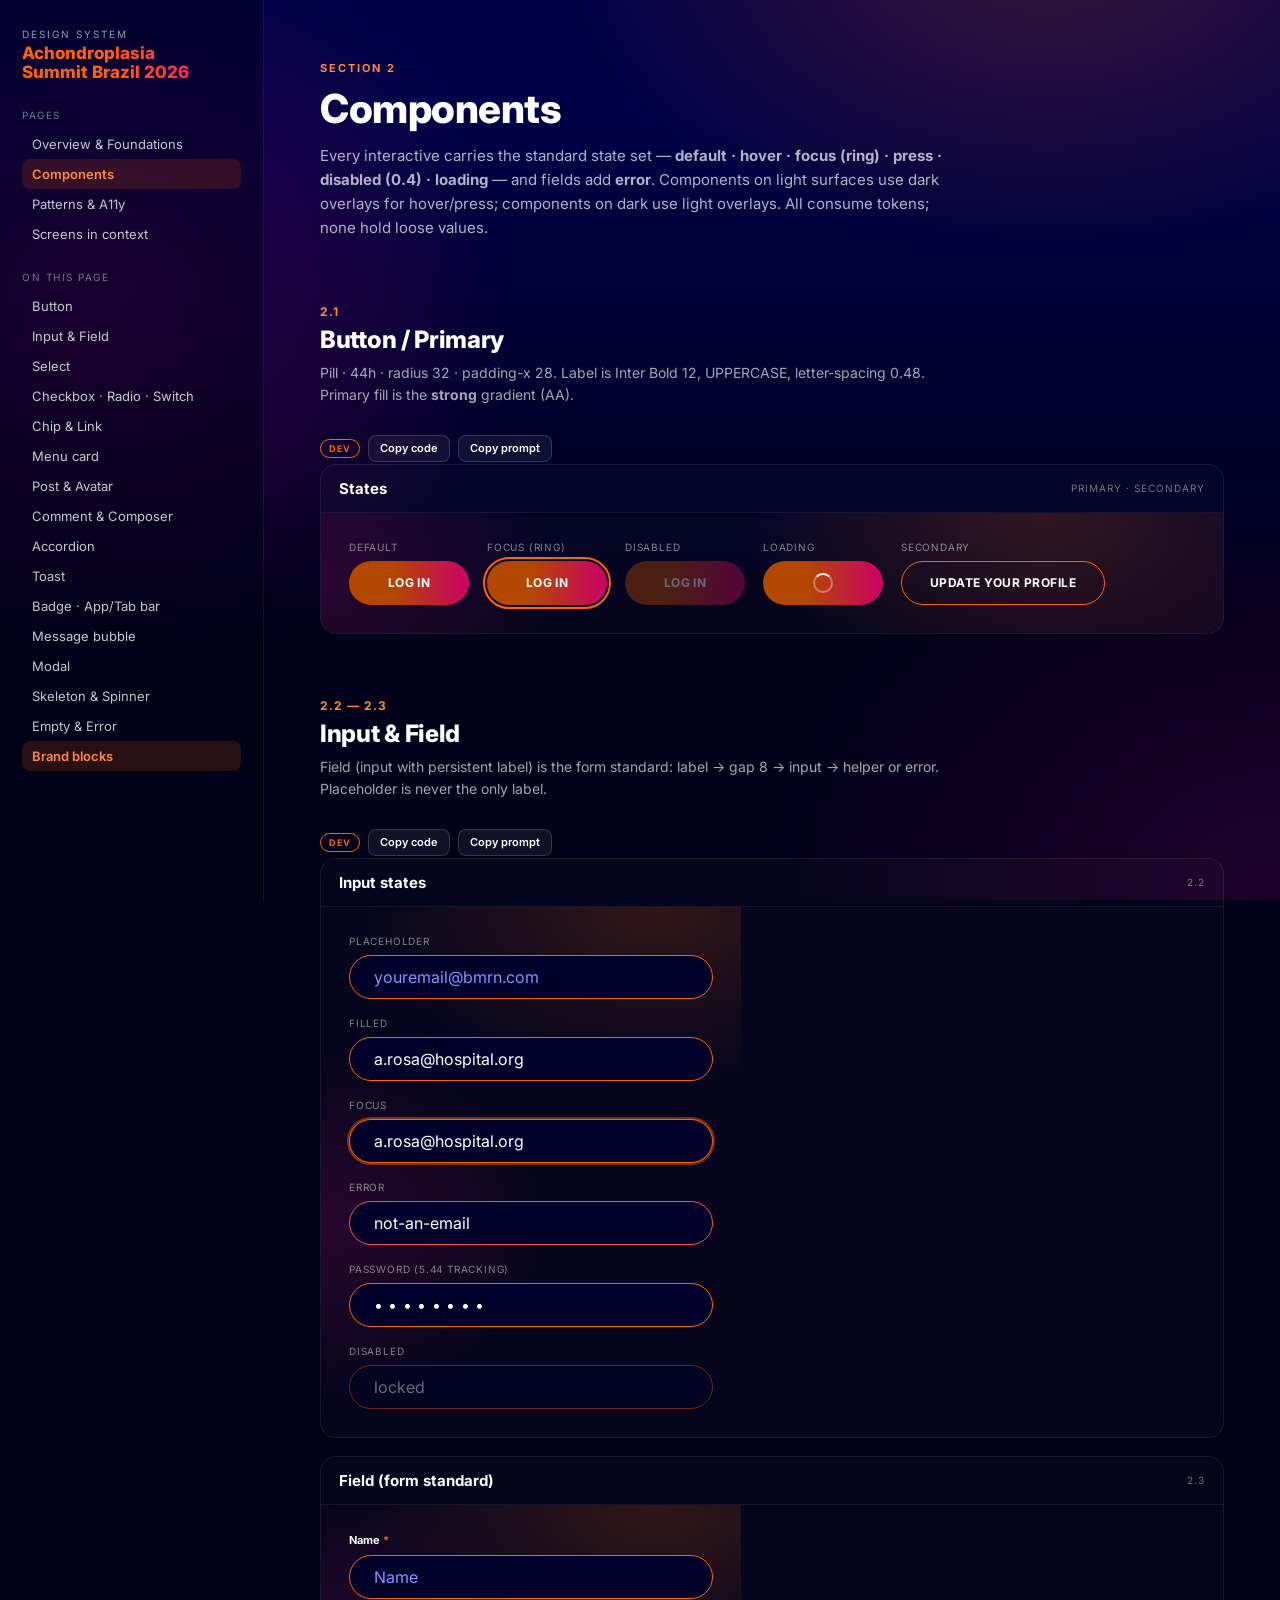
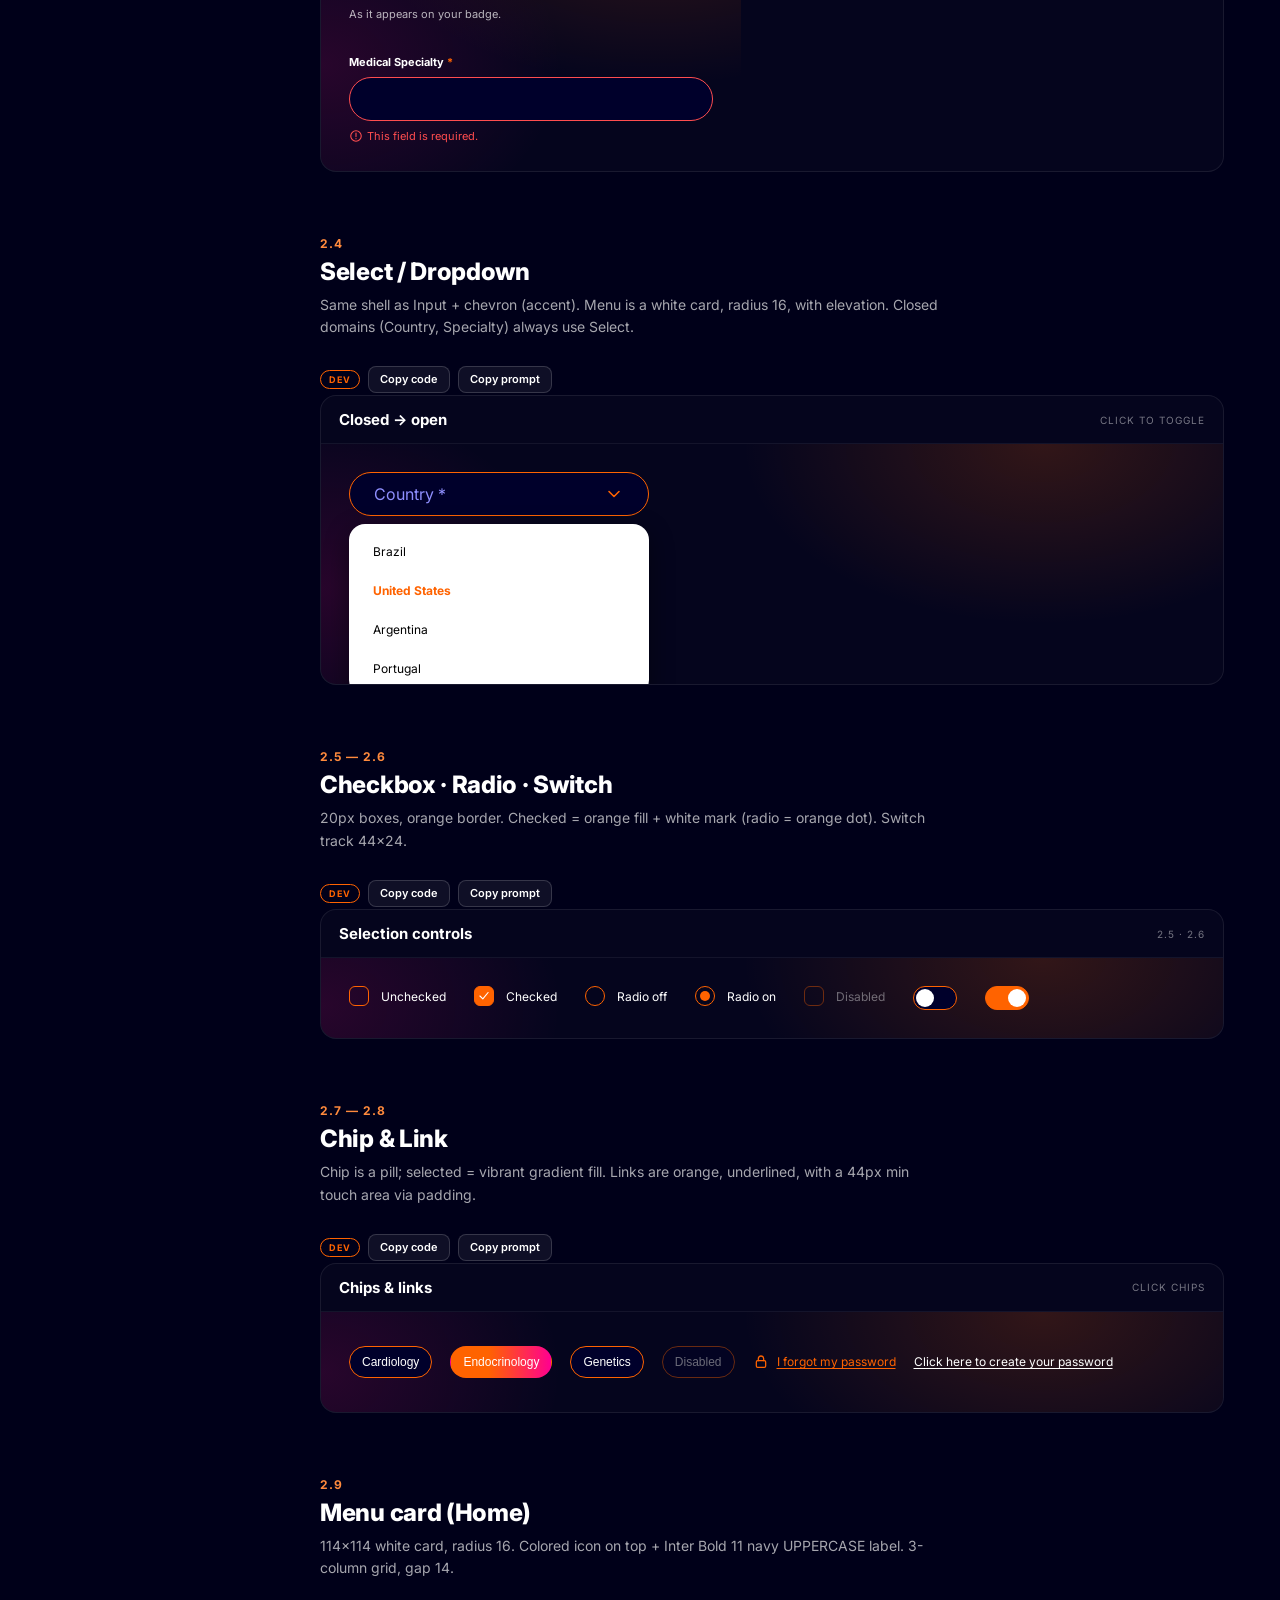
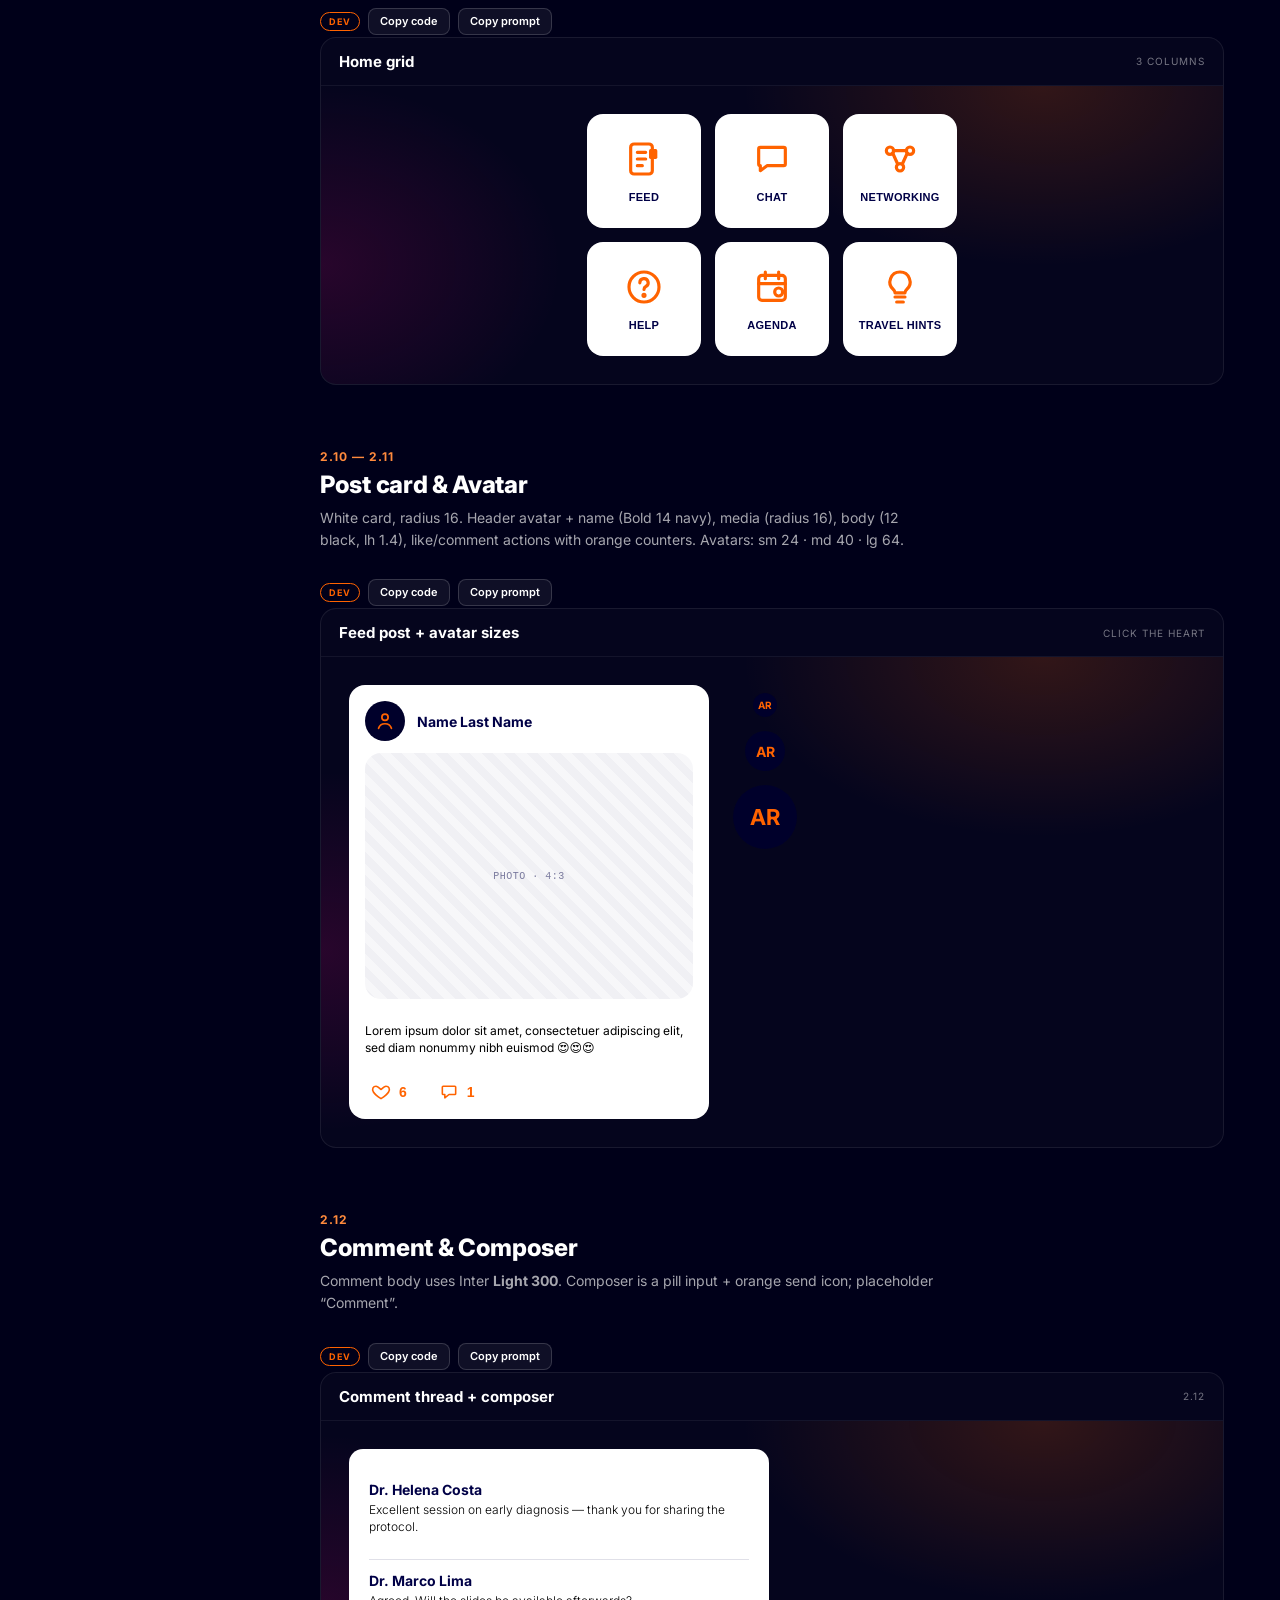
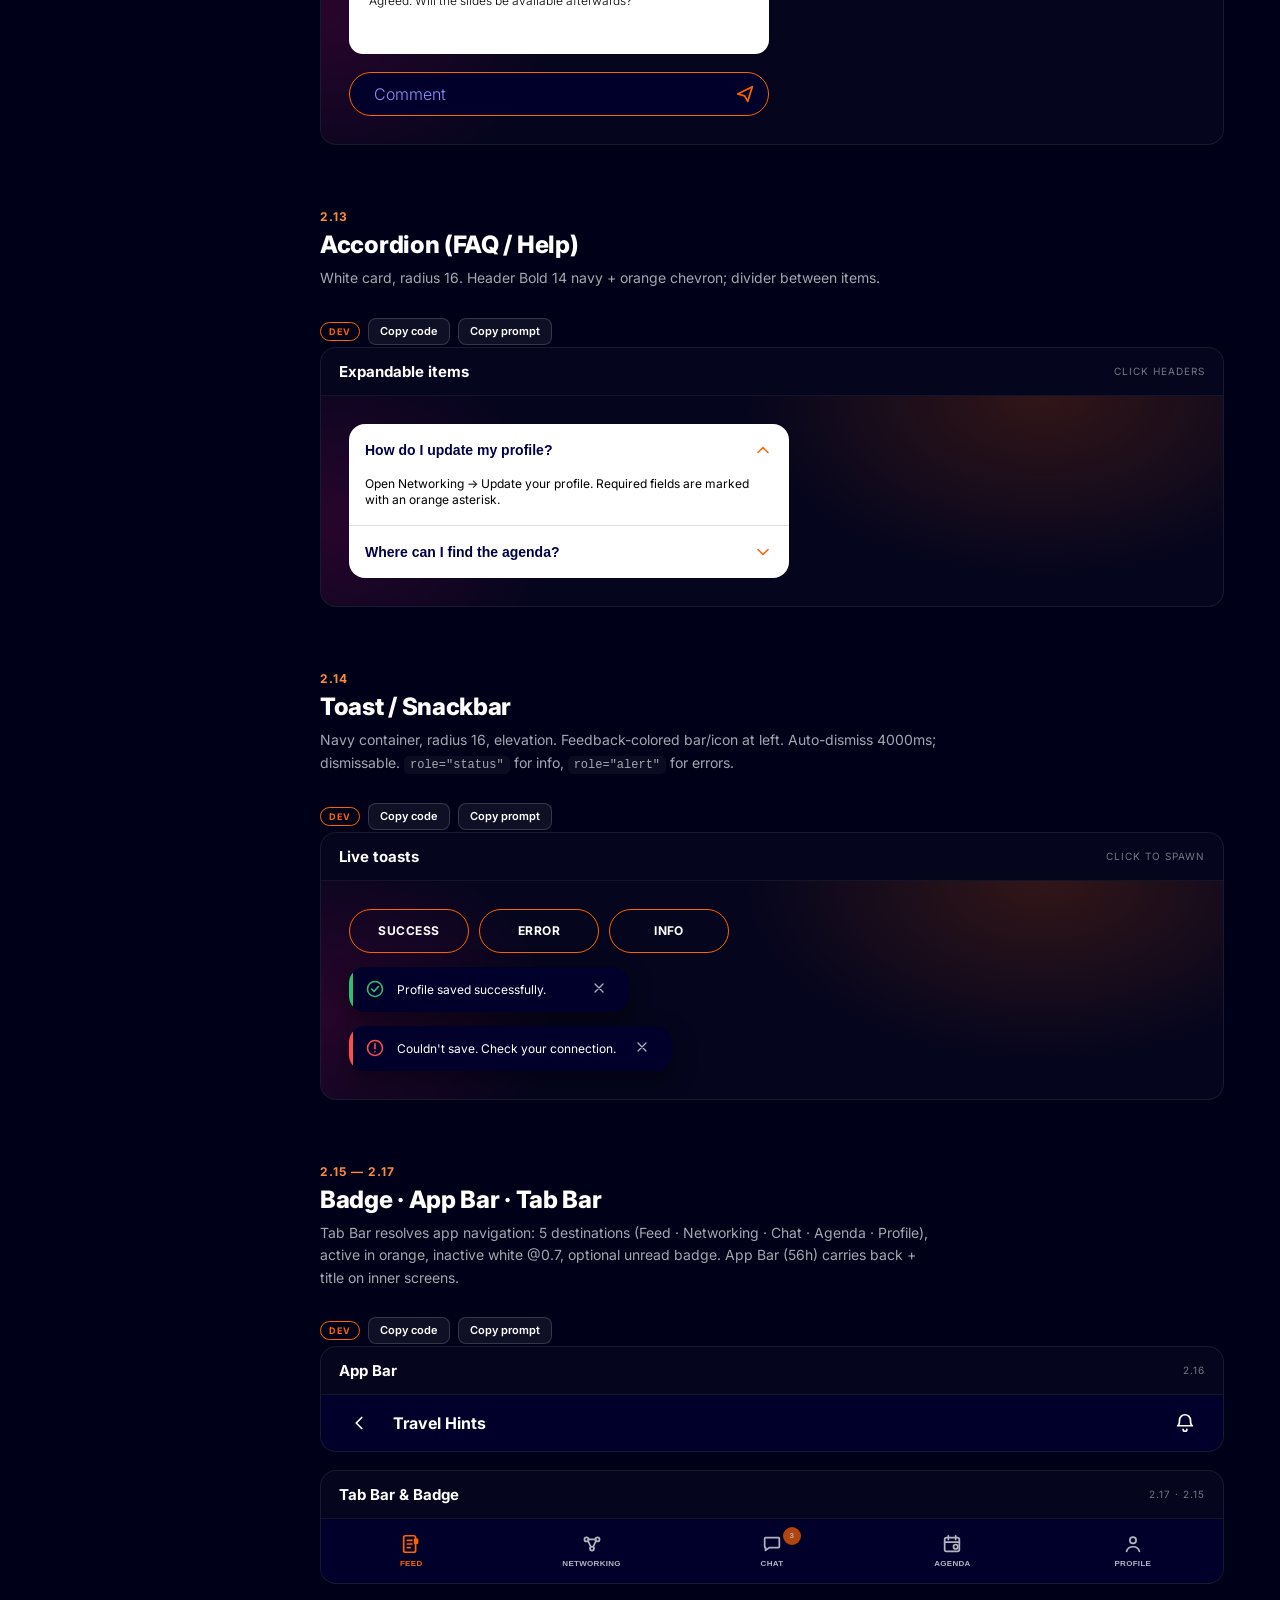
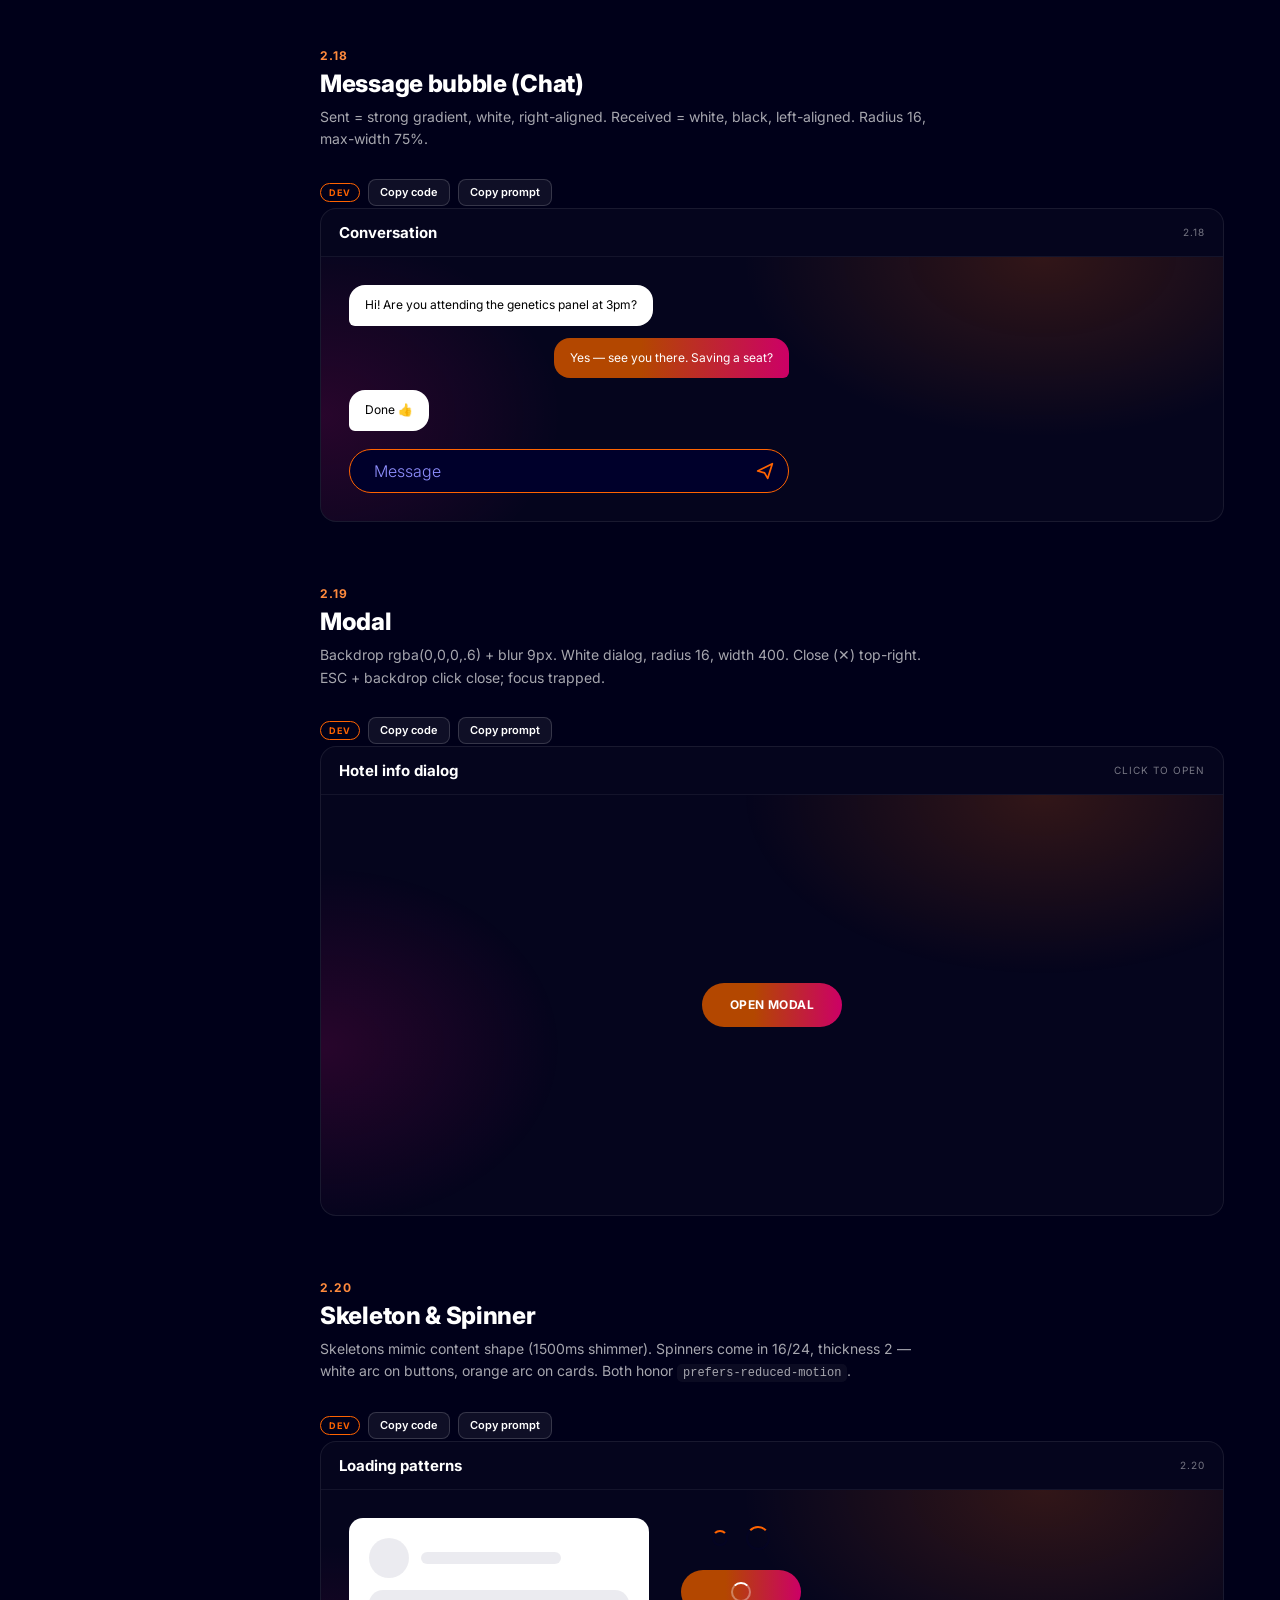
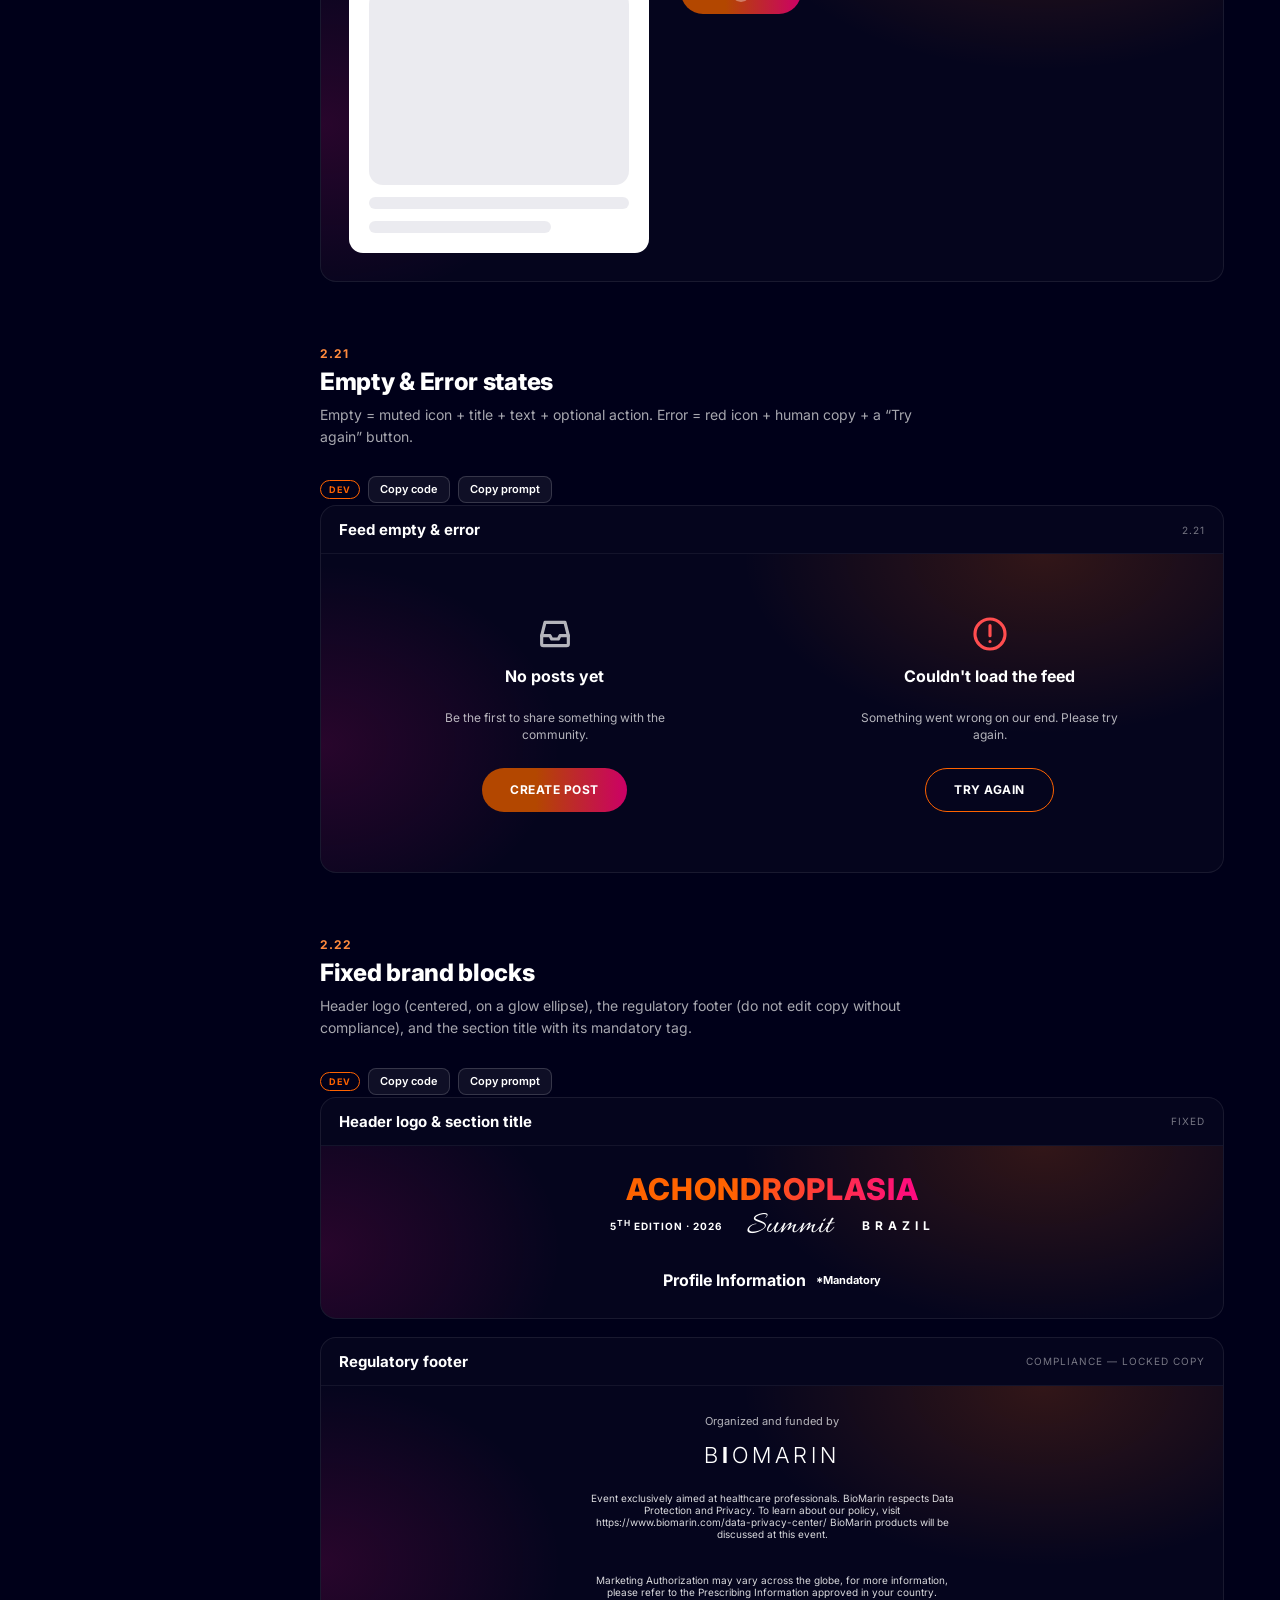
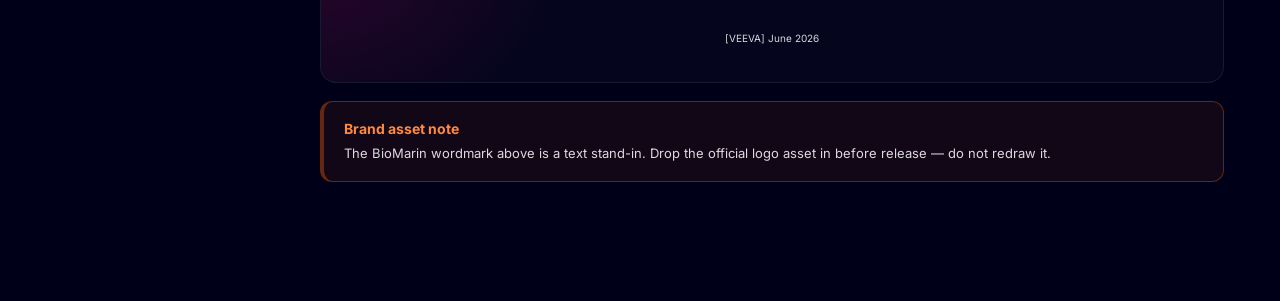
==== commit d380304f: "Add per-component Dev copy (code + prompt) buttons Co-Authored-By: Claude Opus 4.8 <noreply@anthropi" ====
--- a/Components.html
+++ b/Components.html
@@ -423,5 +423,6 @@
 <script src="styles/icons.js"></script>
 <script src="styles/nav.js"></script>
 <script src="styles/demos.js"></script>
+<script src="styles/devcopy.js"></script>
 </body>
 </html>
--- a/styles/docs.css
+++ b/styles/docs.css
@@ -217,3 +217,19 @@
   .sidebar { position: static; height: auto; border-right: none; border-bottom: 1px solid rgba(255,255,255,0.08); }
   .page { padding: 40px 22px 100px; }
 }
+
+/* ---- Dev handoff: copy code / copy prompt ---- */
+.dev-copy { display: flex; align-items: center; gap: 8px; margin: 12px 0 2px; flex-wrap: wrap; }
+.dev-copy__tag {
+  font-size: 9px; font-weight: 700; letter-spacing: 1px; color: var(--orange-500);
+  border: 1px solid var(--orange-500); border-radius: 999px; padding: 3px 8px;
+}
+.dev-copy__btn {
+  display: inline-flex; align-items: center; gap: 6px;
+  font: 600 11px/1 "Inter", system-ui, sans-serif; color: #fff;
+  background: rgba(255,255,255,.06); border: 1px solid rgba(255,255,255,.16);
+  border-radius: 8px; padding: 7px 11px; cursor: pointer; transition: .15s ease;
+}
+.dev-copy__btn:hover { background: rgba(255,255,255,.12); border-color: rgba(255,255,255,.28); }
+.dev-copy__btn:focus-visible { outline: 2px solid var(--orange-500); outline-offset: 2px; }
+.dev-copy__btn.is-copied { color: var(--green-500, #2fbf71); border-color: var(--green-500, #2fbf71); }
